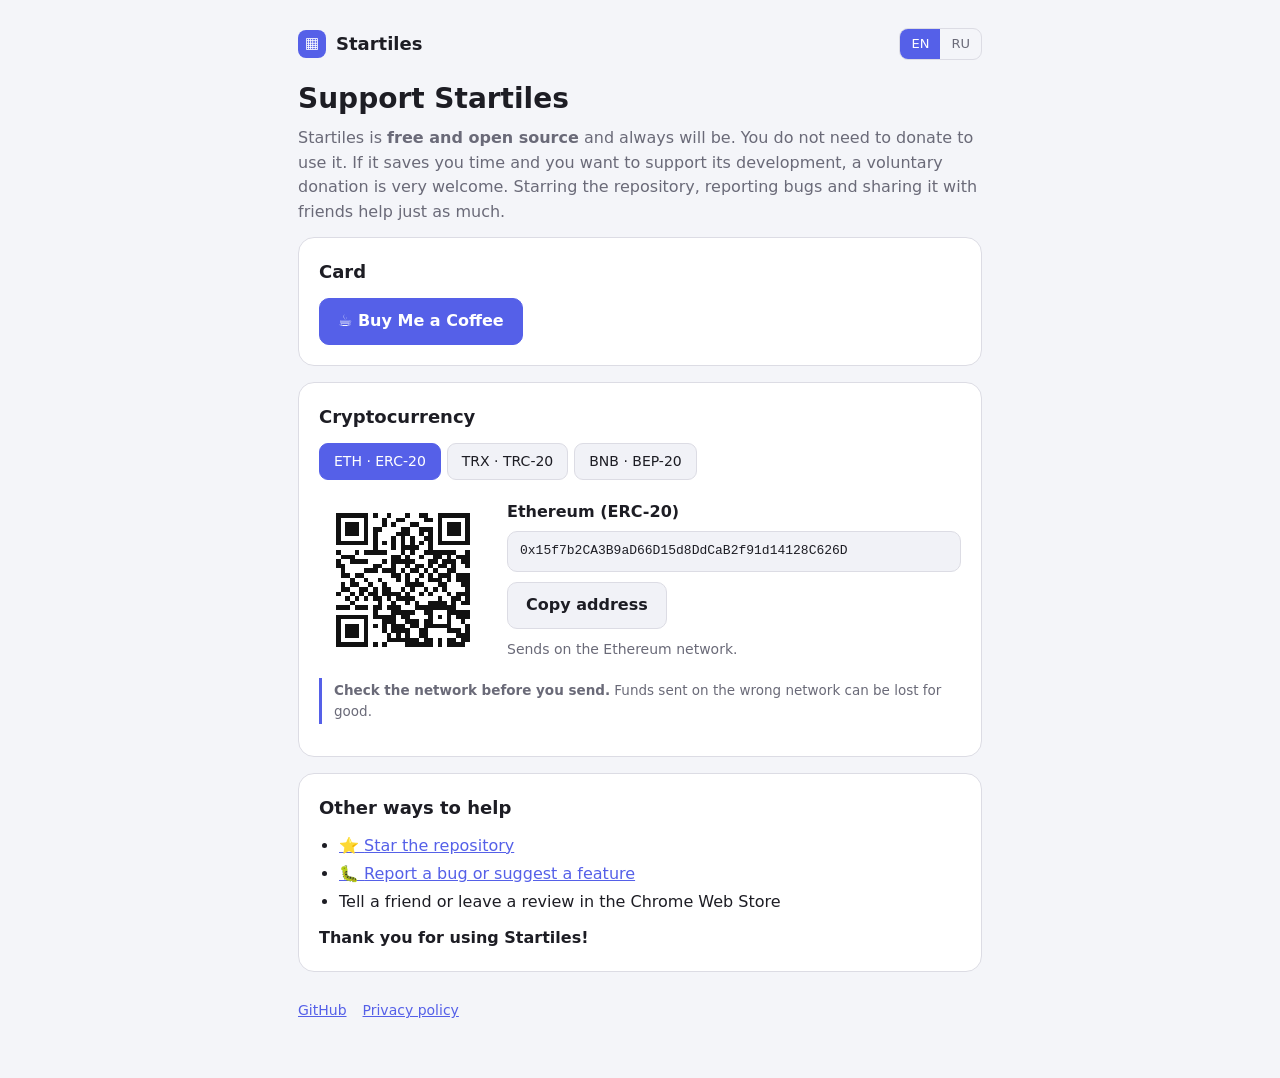
==== docs/donate/index.html @ d2f285ad "doc update" ====
<!doctype html>
<html lang="en" data-l="en"><head><meta charset="utf-8">
<meta name="viewport" content="width=device-width,initial-scale=1">
<title>Support Startiles</title><meta name="description" content="Support the development of Startiles, a free and open source Speed Dial new tab extension.">
<meta name="color-scheme" content="light dark"><style>
:root{--bg:#f4f5f9;--card:#fff;--fg:#1d1d24;--muted:#6a6a78;--line:#dcdce4;--accent:#5560e8;--on:#fff;--field:#f1f2f7}
@media (prefers-color-scheme:dark){:root{--bg:#17171c;--card:#222229;--fg:#ececf1;--muted:#9a9aa8;--line:#34343e;--accent:#7b83f5;--on:#fff;--field:#1b1b21}}
*{box-sizing:border-box}html{-webkit-text-size-adjust:100%}
body{margin:0;background:var(--bg);color:var(--fg);font:16px/1.55 system-ui,-apple-system,"Segoe UI",Roboto,sans-serif}
main{max-width:720px;margin:0 auto;padding:28px 18px 56px}
header{display:flex;align-items:center;justify-content:space-between;gap:12px;margin-bottom:22px}
.brand{font-weight:700;font-size:18px;color:var(--fg);text-decoration:none;display:flex;align-items:center;gap:10px}
.logo{width:28px;height:28px;border-radius:8px;background:var(--accent);display:grid;place-items:center;color:var(--on);font-size:15px}
.lang{display:flex;border:1px solid var(--line);border-radius:9px;overflow:hidden}
.lang button{border:0;background:none;color:var(--muted);padding:5px 11px;font:inherit;font-size:13px;cursor:pointer}
.lang button[aria-pressed=true]{background:var(--accent);color:var(--on)}
h1{font-size:28px;line-height:1.2;margin:0 0 10px}h2{font-size:18px;margin:0 0 12px}
p{margin:0 0 12px}.muted{color:var(--muted)}
.card{background:var(--card);border:1px solid var(--line);border-radius:16px;padding:20px;margin:0 0 16px}
.btns{display:flex;flex-wrap:wrap;gap:10px}
a.btn,button.btn{display:inline-flex;align-items:center;gap:8px;padding:10px 18px;border-radius:10px;border:1px solid var(--line);background:var(--field);color:var(--fg);text-decoration:none;font:inherit;font-weight:600;cursor:pointer}
a.btn.primary{background:var(--accent);border-color:var(--accent);color:var(--on)}
a.btn:hover,button.btn:hover{filter:brightness(1.08)}
.tabs{display:flex;gap:6px;margin:0 0 16px;flex-wrap:wrap}
.tabs button{border:1px solid var(--line);background:var(--field);color:var(--fg);border-radius:9px;padding:7px 14px;font:inherit;font-size:14px;cursor:pointer}
.tabs button[aria-selected=true]{background:var(--accent);border-color:var(--accent);color:var(--on)}
.net{display:none;grid-template-columns:168px 1fr;gap:20px;align-items:center}.net.on{display:grid}
.qr{width:168px;height:168px;background:#fff;color:#111;border-radius:12px;padding:8px}.qr svg{width:100%;height:100%;display:block}
code.addr{display:block;word-break:break-all;background:var(--field);border:1px solid var(--line);border-radius:10px;padding:10px 12px;font:13px/1.45 ui-monospace,SFMono-Regular,Menlo,Consolas,monospace;margin:6px 0 10px;user-select:all}
.warn{font-size:13.5px;color:var(--muted);border-left:3px solid var(--accent);padding:2px 0 2px 12px;margin-top:14px}
ul{padding-left:20px;margin:0 0 12px}li{margin:3px 0}
a{color:var(--accent)}
footer{margin-top:28px;font-size:14px;color:var(--muted);display:flex;gap:16px;flex-wrap:wrap}
html[data-l=ru] [lang=en],html[data-l=en] [lang=ru]{display:none!important}
@media (max-width:560px){.net.on{grid-template-columns:1fr;justify-items:center;text-align:left}.net .info{width:100%}h1{font-size:24px}}
</style></head><body><main>
<header><a class="brand" href="https://dimmoff.github.io/Startiles/"><span class="logo">&#9638;</span>Startiles</a>
<div class="lang" role="group" aria-label="Language"><button data-l="en" aria-pressed="true">EN</button><button data-l="ru" aria-pressed="false">RU</button></div></header>
<h1><span lang="en">Support Startiles</span><span lang="ru">Поддержать Startiles</span></h1>
<p class="muted"><span lang="en">Startiles is <b>free and open source</b> and always will be. You do not need to donate to use it. If it saves you time and you want to support its development, a voluntary donation is very welcome. Starring the repository, reporting bugs and sharing it with friends help just as much.</span>
<span lang="ru">Startiles <b>бесплатное и с открытым кодом</b>, и так будет всегда. Чтобы им пользоваться, донатить не нужно. Если расширение экономит вам время и вы хотите поддержать разработку, добровольный донат будет очень кстати. Звезда на GitHub, сообщения об ошибках и рассказ друзьям помогают не меньше.</span></p>
<section class="card"><h2><span lang="en">Card</span><span lang="ru">Банковская карта</span></h2>
<div class="btns"><a class="btn primary" href="https://buymeacoffee.com/dimmoff" target="_blank" rel="noopener">&#9749; Buy Me a Coffee</a></div></section>
<section class="card"><h2><span lang="en">Cryptocurrency</span><span lang="ru">Криптовалюта</span></h2>
<div class="tabs" role="tablist"><button role="tab" data-net="eth" aria-selected="true">ETH · ERC-20</button><button role="tab" data-net="trx" aria-selected="false">TRX · TRC-20</button><button role="tab" data-net="bep" aria-selected="false">BNB · BEP-20</button></div>
<div class="net on" id="net-eth" role="tabpanel">
<div class="qr"><svg viewBox="0 0 33 33" shape-rendering="crispEdges" role="img" aria-label="QR code"><path fill="currentColor" d="M2,2h1v1h-1zM3,2h1v1h-1zM4,2h1v1h-1zM5,2h1v1h-1zM6,2h1v1h-1zM7,2h1v1h-1zM8,2h1v1h-1zM10,2h1v1h-1zM13,2h1v1h-1zM17,2h1v1h-1zM20,2h1v1h-1zM21,2h1v1h-1zM24,2h1v1h-1zM25,2h1v1h-1zM26,2h1v1h-1zM27,2h1v1h-1zM28,2h1v1h-1zM29,2h1v1h-1zM30,2h1v1h-1zM2,3h1v1h-1zM8,3h1v1h-1zM12,3h1v1h-1zM15,3h1v1h-1zM16,3h1v1h-1zM21,3h1v1h-1zM22,3h1v1h-1zM24,3h1v1h-1zM30,3h1v1h-1zM2,4h1v1h-1zM4,4h1v1h-1zM5,4h1v1h-1zM6,4h1v1h-1zM8,4h1v1h-1zM12,4h1v1h-1zM14,4h1v1h-1zM18,4h1v1h-1zM19,4h1v1h-1zM24,4h1v1h-1zM26,4h1v1h-1zM27,4h1v1h-1zM28,4h1v1h-1zM30,4h1v1h-1zM2,5h1v1h-1zM4,5h1v1h-1zM5,5h1v1h-1zM6,5h1v1h-1zM8,5h1v1h-1zM10,5h1v1h-1zM11,5h1v1h-1zM16,5h1v1h-1zM17,5h1v1h-1zM20,5h1v1h-1zM21,5h1v1h-1zM22,5h1v1h-1zM24,5h1v1h-1zM26,5h1v1h-1zM27,5h1v1h-1zM28,5h1v1h-1zM30,5h1v1h-1zM2,6h1v1h-1zM4,6h1v1h-1zM5,6h1v1h-1zM6,6h1v1h-1zM8,6h1v1h-1zM10,6h1v1h-1zM15,6h1v1h-1zM16,6h1v1h-1zM17,6h1v1h-1zM20,6h1v1h-1zM22,6h1v1h-1zM24,6h1v1h-1zM26,6h1v1h-1zM27,6h1v1h-1zM28,6h1v1h-1zM30,6h1v1h-1zM2,7h1v1h-1zM8,7h1v1h-1zM10,7h1v1h-1zM14,7h1v1h-1zM16,7h1v1h-1zM18,7h1v1h-1zM21,7h1v1h-1zM22,7h1v1h-1zM24,7h1v1h-1zM30,7h1v1h-1zM2,8h1v1h-1zM3,8h1v1h-1zM4,8h1v1h-1zM5,8h1v1h-1zM6,8h1v1h-1zM7,8h1v1h-1zM8,8h1v1h-1zM10,8h1v1h-1zM12,8h1v1h-1zM14,8h1v1h-1zM16,8h1v1h-1zM18,8h1v1h-1zM20,8h1v1h-1zM22,8h1v1h-1zM24,8h1v1h-1zM25,8h1v1h-1zM26,8h1v1h-1zM27,8h1v1h-1zM28,8h1v1h-1zM29,8h1v1h-1zM30,8h1v1h-1zM10,9h1v1h-1zM14,9h1v1h-1zM16,9h1v1h-1zM17,9h1v1h-1zM18,9h1v1h-1zM19,9h1v1h-1zM22,9h1v1h-1zM2,10h1v1h-1zM6,10h1v1h-1zM8,10h1v1h-1zM9,10h1v1h-1zM10,10h1v1h-1zM11,10h1v1h-1zM12,10h1v1h-1zM16,10h1v1h-1zM18,10h1v1h-1zM21,10h1v1h-1zM22,10h1v1h-1zM23,10h1v1h-1zM24,10h1v1h-1zM25,10h1v1h-1zM26,10h1v1h-1zM27,10h1v1h-1zM30,10h1v1h-1zM3,11h1v1h-1zM4,11h1v1h-1zM5,11h1v1h-1zM14,11h1v1h-1zM15,11h1v1h-1zM17,11h1v1h-1zM20,11h1v1h-1zM23,11h1v1h-1zM24,11h1v1h-1zM26,11h1v1h-1zM28,11h1v1h-1zM29,11h1v1h-1zM30,11h1v1h-1zM2,12h1v1h-1zM5,12h1v1h-1zM6,12h1v1h-1zM7,12h1v1h-1zM8,12h1v1h-1zM12,12h1v1h-1zM14,12h1v1h-1zM15,12h1v1h-1zM16,12h1v1h-1zM17,12h1v1h-1zM18,12h1v1h-1zM22,12h1v1h-1zM23,12h1v1h-1zM25,12h1v1h-1zM26,12h1v1h-1zM27,12h1v1h-1zM29,12h1v1h-1zM30,12h1v1h-1zM2,13h1v1h-1zM3,13h1v1h-1zM10,13h1v1h-1zM11,13h1v1h-1zM14,13h1v1h-1zM17,13h1v1h-1zM19,13h1v1h-1zM20,13h1v1h-1zM22,13h1v1h-1zM24,13h1v1h-1zM25,13h1v1h-1zM27,13h1v1h-1zM30,13h1v1h-1zM3,14h1v1h-1zM8,14h1v1h-1zM9,14h1v1h-1zM10,14h1v1h-1zM12,14h1v1h-1zM13,14h1v1h-1zM14,14h1v1h-1zM16,14h1v1h-1zM18,14h1v1h-1zM19,14h1v1h-1zM21,14h1v1h-1zM23,14h1v1h-1zM26,14h1v1h-1zM27,14h1v1h-1zM3,15h1v1h-1zM4,15h1v1h-1zM6,15h1v1h-1zM7,15h1v1h-1zM14,15h1v1h-1zM15,15h1v1h-1zM17,15h1v1h-1zM20,15h1v1h-1zM22,15h1v1h-1zM24,15h1v1h-1zM25,15h1v1h-1zM26,15h1v1h-1zM28,15h1v1h-1zM29,15h1v1h-1zM30,15h1v1h-1zM5,16h1v1h-1zM8,16h1v1h-1zM11,16h1v1h-1zM15,16h1v1h-1zM17,16h1v1h-1zM19,16h1v1h-1zM22,16h1v1h-1zM23,16h1v1h-1zM24,16h1v1h-1zM26,16h1v1h-1zM28,16h1v1h-1zM29,16h1v1h-1zM30,16h1v1h-1zM3,17h1v1h-1zM5,17h1v1h-1zM6,17h1v1h-1zM9,17h1v1h-1zM12,17h1v1h-1zM17,17h1v1h-1zM18,17h1v1h-1zM19,17h1v1h-1zM20,17h1v1h-1zM24,17h1v1h-1zM25,17h1v1h-1zM29,17h1v1h-1zM30,17h1v1h-1zM3,18h1v1h-1zM4,18h1v1h-1zM7,18h1v1h-1zM8,18h1v1h-1zM10,18h1v1h-1zM12,18h1v1h-1zM13,18h1v1h-1zM16,18h1v1h-1zM18,18h1v1h-1zM21,18h1v1h-1zM23,18h1v1h-1zM25,18h1v1h-1zM30,18h1v1h-1zM2,19h1v1h-1zM5,19h1v1h-1zM7,19h1v1h-1zM9,19h1v1h-1zM10,19h1v1h-1zM12,19h1v1h-1zM13,19h1v1h-1zM14,19h1v1h-1zM15,19h1v1h-1zM17,19h1v1h-1zM20,19h1v1h-1zM22,19h1v1h-1zM26,19h1v1h-1zM28,19h1v1h-1zM29,19h1v1h-1zM30,19h1v1h-1zM4,20h1v1h-1zM6,20h1v1h-1zM8,20h1v1h-1zM10,20h1v1h-1zM11,20h1v1h-1zM13,20h1v1h-1zM15,20h1v1h-1zM16,20h1v1h-1zM17,20h1v1h-1zM18,20h1v1h-1zM24,20h1v1h-1zM27,20h1v1h-1zM28,20h1v1h-1zM30,20h1v1h-1zM5,21h1v1h-1zM11,21h1v1h-1zM14,21h1v1h-1zM17,21h1v1h-1zM19,21h1v1h-1zM22,21h1v1h-1zM23,21h1v1h-1zM24,21h1v1h-1zM25,21h1v1h-1zM27,21h1v1h-1zM29,21h1v1h-1zM30,21h1v1h-1zM2,22h1v1h-1zM3,22h1v1h-1zM4,22h1v1h-1zM6,22h1v1h-1zM7,22h1v1h-1zM8,22h1v1h-1zM10,22h1v1h-1zM11,22h1v1h-1zM13,22h1v1h-1zM14,22h1v1h-1zM15,22h1v1h-1zM19,22h1v1h-1zM20,22h1v1h-1zM21,22h1v1h-1zM22,22h1v1h-1zM23,22h1v1h-1zM24,22h1v1h-1zM25,22h1v1h-1zM26,22h1v1h-1zM27,22h1v1h-1zM10,23h1v1h-1zM14,23h1v1h-1zM15,23h1v1h-1zM16,23h1v1h-1zM17,23h1v1h-1zM18,23h1v1h-1zM21,23h1v1h-1zM22,23h1v1h-1zM26,23h1v1h-1zM27,23h1v1h-1zM28,23h1v1h-1zM29,23h1v1h-1zM30,23h1v1h-1zM2,24h1v1h-1zM3,24h1v1h-1zM4,24h1v1h-1zM5,24h1v1h-1zM6,24h1v1h-1zM7,24h1v1h-1zM8,24h1v1h-1zM10,24h1v1h-1zM11,24h1v1h-1zM12,24h1v1h-1zM13,24h1v1h-1zM14,24h1v1h-1zM16,24h1v1h-1zM17,24h1v1h-1zM22,24h1v1h-1zM24,24h1v1h-1zM26,24h1v1h-1zM28,24h1v1h-1zM29,24h1v1h-1zM30,24h1v1h-1zM2,25h1v1h-1zM8,25h1v1h-1zM12,25h1v1h-1zM13,25h1v1h-1zM14,25h1v1h-1zM17,25h1v1h-1zM18,25h1v1h-1zM19,25h1v1h-1zM21,25h1v1h-1zM22,25h1v1h-1zM26,25h1v1h-1zM29,25h1v1h-1zM2,26h1v1h-1zM4,26h1v1h-1zM5,26h1v1h-1zM6,26h1v1h-1zM8,26h1v1h-1zM10,26h1v1h-1zM12,26h1v1h-1zM14,26h1v1h-1zM15,26h1v1h-1zM16,26h1v1h-1zM18,26h1v1h-1zM19,26h1v1h-1zM21,26h1v1h-1zM22,26h1v1h-1zM23,26h1v1h-1zM24,26h1v1h-1zM25,26h1v1h-1zM26,26h1v1h-1zM30,26h1v1h-1zM2,27h1v1h-1zM4,27h1v1h-1zM5,27h1v1h-1zM6,27h1v1h-1zM8,27h1v1h-1zM12,27h1v1h-1zM14,27h1v1h-1zM15,27h1v1h-1zM16,27h1v1h-1zM17,27h1v1h-1zM20,27h1v1h-1zM21,27h1v1h-1zM26,27h1v1h-1zM27,27h1v1h-1zM28,27h1v1h-1zM30,27h1v1h-1zM2,28h1v1h-1zM4,28h1v1h-1zM5,28h1v1h-1zM6,28h1v1h-1zM8,28h1v1h-1zM13,28h1v1h-1zM15,28h1v1h-1zM17,28h1v1h-1zM20,28h1v1h-1zM21,28h1v1h-1zM28,28h1v1h-1zM29,28h1v1h-1zM30,28h1v1h-1zM2,29h1v1h-1zM8,29h1v1h-1zM13,29h1v1h-1zM14,29h1v1h-1zM15,29h1v1h-1zM16,29h1v1h-1zM17,29h1v1h-1zM18,29h1v1h-1zM19,29h1v1h-1zM21,29h1v1h-1zM22,29h1v1h-1zM24,29h1v1h-1zM26,29h1v1h-1zM27,29h1v1h-1zM29,29h1v1h-1zM30,29h1v1h-1zM2,30h1v1h-1zM3,30h1v1h-1zM4,30h1v1h-1zM5,30h1v1h-1zM6,30h1v1h-1zM7,30h1v1h-1zM8,30h1v1h-1zM10,30h1v1h-1zM12,30h1v1h-1zM17,30h1v1h-1zM18,30h1v1h-1zM19,30h1v1h-1zM20,30h1v1h-1zM21,30h1v1h-1zM22,30h1v1h-1zM24,30h1v1h-1zM26,30h1v1h-1zM27,30h1v1h-1zM28,30h1v1h-1zM29,30h1v1h-1z"/></svg></div><div class="info">
<strong>Ethereum (ERC-20)</strong>
<code class="addr" id="addr-eth">0x15f7b2CA3B9aD66D15d8DdCaB2f91d14128C626D</code>
<button class="btn" data-copy="addr-eth"><span lang="en">Copy address</span><span lang="ru">Скопировать адрес</span></button>
<p class="muted" style="margin:10px 0 0;font-size:14px"><span lang="en">Sends on the Ethereum network.</span><span lang="ru">Отправка в сети Ethereum.</span></p></div></div>
<div class="net" id="net-trx" role="tabpanel">
<div class="qr"><svg viewBox="0 0 33 33" shape-rendering="crispEdges" role="img" aria-label="QR code"><path fill="currentColor" d="M2,2h1v1h-1zM3,2h1v1h-1zM4,2h1v1h-1zM5,2h1v1h-1zM6,2h1v1h-1zM7,2h1v1h-1zM8,2h1v1h-1zM10,2h1v1h-1zM11,2h1v1h-1zM13,2h1v1h-1zM14,2h1v1h-1zM20,2h1v1h-1zM21,2h1v1h-1zM24,2h1v1h-1zM25,2h1v1h-1zM26,2h1v1h-1zM27,2h1v1h-1zM28,2h1v1h-1zM29,2h1v1h-1zM30,2h1v1h-1zM2,3h1v1h-1zM8,3h1v1h-1zM12,3h1v1h-1zM13,3h1v1h-1zM18,3h1v1h-1zM19,3h1v1h-1zM20,3h1v1h-1zM21,3h1v1h-1zM22,3h1v1h-1zM24,3h1v1h-1zM30,3h1v1h-1zM2,4h1v1h-1zM4,4h1v1h-1zM5,4h1v1h-1zM6,4h1v1h-1zM8,4h1v1h-1zM12,4h1v1h-1zM13,4h1v1h-1zM15,4h1v1h-1zM17,4h1v1h-1zM18,4h1v1h-1zM19,4h1v1h-1zM20,4h1v1h-1zM22,4h1v1h-1zM24,4h1v1h-1zM26,4h1v1h-1zM27,4h1v1h-1zM28,4h1v1h-1zM30,4h1v1h-1zM2,5h1v1h-1zM4,5h1v1h-1zM5,5h1v1h-1zM6,5h1v1h-1zM8,5h1v1h-1zM10,5h1v1h-1zM12,5h1v1h-1zM13,5h1v1h-1zM16,5h1v1h-1zM17,5h1v1h-1zM18,5h1v1h-1zM20,5h1v1h-1zM22,5h1v1h-1zM24,5h1v1h-1zM26,5h1v1h-1zM27,5h1v1h-1zM28,5h1v1h-1zM30,5h1v1h-1zM2,6h1v1h-1zM4,6h1v1h-1zM5,6h1v1h-1zM6,6h1v1h-1zM8,6h1v1h-1zM10,6h1v1h-1zM11,6h1v1h-1zM13,6h1v1h-1zM15,6h1v1h-1zM16,6h1v1h-1zM18,6h1v1h-1zM22,6h1v1h-1zM24,6h1v1h-1zM26,6h1v1h-1zM27,6h1v1h-1zM28,6h1v1h-1zM30,6h1v1h-1zM2,7h1v1h-1zM8,7h1v1h-1zM10,7h1v1h-1zM11,7h1v1h-1zM12,7h1v1h-1zM13,7h1v1h-1zM14,7h1v1h-1zM15,7h1v1h-1zM16,7h1v1h-1zM17,7h1v1h-1zM21,7h1v1h-1zM22,7h1v1h-1zM24,7h1v1h-1zM30,7h1v1h-1zM2,8h1v1h-1zM3,8h1v1h-1zM4,8h1v1h-1zM5,8h1v1h-1zM6,8h1v1h-1zM7,8h1v1h-1zM8,8h1v1h-1zM10,8h1v1h-1zM12,8h1v1h-1zM14,8h1v1h-1zM16,8h1v1h-1zM18,8h1v1h-1zM20,8h1v1h-1zM22,8h1v1h-1zM24,8h1v1h-1zM25,8h1v1h-1zM26,8h1v1h-1zM27,8h1v1h-1zM28,8h1v1h-1zM29,8h1v1h-1zM30,8h1v1h-1zM10,9h1v1h-1zM11,9h1v1h-1zM12,9h1v1h-1zM13,9h1v1h-1zM16,9h1v1h-1zM19,9h1v1h-1zM20,9h1v1h-1zM2,10h1v1h-1zM6,10h1v1h-1zM8,10h1v1h-1zM9,10h1v1h-1zM10,10h1v1h-1zM12,10h1v1h-1zM15,10h1v1h-1zM16,10h1v1h-1zM17,10h1v1h-1zM22,10h1v1h-1zM23,10h1v1h-1zM24,10h1v1h-1zM25,10h1v1h-1zM26,10h1v1h-1zM27,10h1v1h-1zM30,10h1v1h-1zM2,11h1v1h-1zM3,11h1v1h-1zM5,11h1v1h-1zM6,11h1v1h-1zM9,11h1v1h-1zM10,11h1v1h-1zM21,11h1v1h-1zM23,11h1v1h-1zM25,11h1v1h-1zM26,11h1v1h-1zM27,11h1v1h-1zM28,11h1v1h-1zM29,11h1v1h-1zM2,12h1v1h-1zM5,12h1v1h-1zM6,12h1v1h-1zM8,12h1v1h-1zM9,12h1v1h-1zM10,12h1v1h-1zM11,12h1v1h-1zM12,12h1v1h-1zM15,12h1v1h-1zM16,12h1v1h-1zM17,12h1v1h-1zM18,12h1v1h-1zM19,12h1v1h-1zM22,12h1v1h-1zM24,12h1v1h-1zM30,12h1v1h-1zM2,13h1v1h-1zM7,13h1v1h-1zM9,13h1v1h-1zM13,13h1v1h-1zM14,13h1v1h-1zM15,13h1v1h-1zM18,13h1v1h-1zM19,13h1v1h-1zM20,13h1v1h-1zM22,13h1v1h-1zM23,13h1v1h-1zM24,13h1v1h-1zM27,13h1v1h-1zM29,13h1v1h-1zM30,13h1v1h-1zM4,14h1v1h-1zM5,14h1v1h-1zM8,14h1v1h-1zM9,14h1v1h-1zM11,14h1v1h-1zM14,14h1v1h-1zM15,14h1v1h-1zM17,14h1v1h-1zM19,14h1v1h-1zM22,14h1v1h-1zM23,14h1v1h-1zM27,14h1v1h-1zM2,15h1v1h-1zM4,15h1v1h-1zM5,15h1v1h-1zM6,15h1v1h-1zM9,15h1v1h-1zM12,15h1v1h-1zM14,15h1v1h-1zM15,15h1v1h-1zM16,15h1v1h-1zM17,15h1v1h-1zM18,15h1v1h-1zM19,15h1v1h-1zM20,15h1v1h-1zM25,15h1v1h-1zM26,15h1v1h-1zM28,15h1v1h-1zM29,15h1v1h-1zM30,15h1v1h-1zM3,16h1v1h-1zM6,16h1v1h-1zM7,16h1v1h-1zM8,16h1v1h-1zM10,16h1v1h-1zM13,16h1v1h-1zM17,16h1v1h-1zM22,16h1v1h-1zM23,16h1v1h-1zM25,16h1v1h-1zM26,16h1v1h-1zM27,16h1v1h-1zM30,16h1v1h-1zM2,17h1v1h-1zM3,17h1v1h-1zM5,17h1v1h-1zM9,17h1v1h-1zM12,17h1v1h-1zM13,17h1v1h-1zM16,17h1v1h-1zM17,17h1v1h-1zM18,17h1v1h-1zM19,17h1v1h-1zM21,17h1v1h-1zM22,17h1v1h-1zM25,17h1v1h-1zM27,17h1v1h-1zM30,17h1v1h-1zM2,18h1v1h-1zM4,18h1v1h-1zM8,18h1v1h-1zM10,18h1v1h-1zM11,18h1v1h-1zM14,18h1v1h-1zM15,18h1v1h-1zM16,18h1v1h-1zM19,18h1v1h-1zM21,18h1v1h-1zM22,18h1v1h-1zM29,18h1v1h-1zM2,19h1v1h-1zM5,19h1v1h-1zM7,19h1v1h-1zM11,19h1v1h-1zM12,19h1v1h-1zM18,19h1v1h-1zM23,19h1v1h-1zM24,19h1v1h-1zM25,19h1v1h-1zM26,19h1v1h-1zM27,19h1v1h-1zM6,20h1v1h-1zM7,20h1v1h-1zM8,20h1v1h-1zM9,20h1v1h-1zM13,20h1v1h-1zM15,20h1v1h-1zM16,20h1v1h-1zM17,20h1v1h-1zM18,20h1v1h-1zM20,20h1v1h-1zM22,20h1v1h-1zM23,20h1v1h-1zM24,20h1v1h-1zM25,20h1v1h-1zM27,20h1v1h-1zM30,20h1v1h-1zM5,21h1v1h-1zM7,21h1v1h-1zM9,21h1v1h-1zM10,21h1v1h-1zM11,21h1v1h-1zM12,21h1v1h-1zM13,21h1v1h-1zM14,21h1v1h-1zM15,21h1v1h-1zM17,21h1v1h-1zM18,21h1v1h-1zM19,21h1v1h-1zM20,21h1v1h-1zM22,21h1v1h-1zM24,21h1v1h-1zM25,21h1v1h-1zM26,21h1v1h-1zM29,21h1v1h-1zM30,21h1v1h-1zM2,22h1v1h-1zM3,22h1v1h-1zM8,22h1v1h-1zM9,22h1v1h-1zM10,22h1v1h-1zM11,22h1v1h-1zM12,22h1v1h-1zM13,22h1v1h-1zM14,22h1v1h-1zM15,22h1v1h-1zM17,22h1v1h-1zM22,22h1v1h-1zM23,22h1v1h-1zM24,22h1v1h-1zM25,22h1v1h-1zM26,22h1v1h-1zM29,22h1v1h-1zM10,23h1v1h-1zM15,23h1v1h-1zM16,23h1v1h-1zM17,23h1v1h-1zM18,23h1v1h-1zM20,23h1v1h-1zM21,23h1v1h-1zM22,23h1v1h-1zM26,23h1v1h-1zM27,23h1v1h-1zM28,23h1v1h-1zM29,23h1v1h-1zM2,24h1v1h-1zM3,24h1v1h-1zM4,24h1v1h-1zM5,24h1v1h-1zM6,24h1v1h-1zM7,24h1v1h-1zM8,24h1v1h-1zM10,24h1v1h-1zM12,24h1v1h-1zM14,24h1v1h-1zM17,24h1v1h-1zM20,24h1v1h-1zM22,24h1v1h-1zM24,24h1v1h-1zM26,24h1v1h-1zM27,24h1v1h-1zM28,24h1v1h-1zM30,24h1v1h-1zM2,25h1v1h-1zM8,25h1v1h-1zM11,25h1v1h-1zM13,25h1v1h-1zM16,25h1v1h-1zM17,25h1v1h-1zM18,25h1v1h-1zM19,25h1v1h-1zM20,25h1v1h-1zM21,25h1v1h-1zM22,25h1v1h-1zM26,25h1v1h-1zM27,25h1v1h-1zM29,25h1v1h-1zM2,26h1v1h-1zM4,26h1v1h-1zM5,26h1v1h-1zM6,26h1v1h-1zM8,26h1v1h-1zM10,26h1v1h-1zM11,26h1v1h-1zM12,26h1v1h-1zM14,26h1v1h-1zM15,26h1v1h-1zM16,26h1v1h-1zM18,26h1v1h-1zM19,26h1v1h-1zM21,26h1v1h-1zM22,26h1v1h-1zM23,26h1v1h-1zM24,26h1v1h-1zM25,26h1v1h-1zM26,26h1v1h-1zM28,26h1v1h-1zM2,27h1v1h-1zM4,27h1v1h-1zM5,27h1v1h-1zM6,27h1v1h-1zM8,27h1v1h-1zM12,27h1v1h-1zM14,27h1v1h-1zM18,27h1v1h-1zM19,27h1v1h-1zM20,27h1v1h-1zM22,27h1v1h-1zM23,27h1v1h-1zM25,27h1v1h-1zM26,27h1v1h-1zM28,27h1v1h-1zM30,27h1v1h-1zM2,28h1v1h-1zM4,28h1v1h-1zM5,28h1v1h-1zM6,28h1v1h-1zM8,28h1v1h-1zM15,28h1v1h-1zM16,28h1v1h-1zM17,28h1v1h-1zM20,28h1v1h-1zM21,28h1v1h-1zM23,28h1v1h-1zM24,28h1v1h-1zM29,28h1v1h-1zM30,28h1v1h-1zM2,29h1v1h-1zM8,29h1v1h-1zM12,29h1v1h-1zM13,29h1v1h-1zM19,29h1v1h-1zM21,29h1v1h-1zM24,29h1v1h-1zM26,29h1v1h-1zM27,29h1v1h-1zM29,29h1v1h-1zM30,29h1v1h-1zM2,30h1v1h-1zM3,30h1v1h-1zM4,30h1v1h-1zM5,30h1v1h-1zM6,30h1v1h-1zM7,30h1v1h-1zM8,30h1v1h-1zM10,30h1v1h-1zM11,30h1v1h-1zM15,30h1v1h-1zM16,30h1v1h-1zM18,30h1v1h-1zM19,30h1v1h-1zM20,30h1v1h-1zM22,30h1v1h-1zM24,30h1v1h-1zM27,30h1v1h-1zM28,30h1v1h-1zM29,30h1v1h-1z"/></svg></div><div class="info">
<strong>Tron (TRC-20)</strong>
<code class="addr" id="addr-trx">TEpPey3TKXbeTK1FUMgmH4CuQjwGn7QhAj</code>
<button class="btn" data-copy="addr-trx"><span lang="en">Copy address</span><span lang="ru">Скопировать адрес</span></button>
<p class="muted" style="margin:10px 0 0;font-size:14px"><span lang="en">Sends on the Tron network.</span><span lang="ru">Отправка в сети Tron.</span></p></div></div>
<div class="net" id="net-bep" role="tabpanel">
<div class="qr"><svg viewBox="0 0 33 33" shape-rendering="crispEdges" role="img" aria-label="QR code"><path fill="currentColor" d="M2,2h1v1h-1zM3,2h1v1h-1zM4,2h1v1h-1zM5,2h1v1h-1zM6,2h1v1h-1zM7,2h1v1h-1zM8,2h1v1h-1zM10,2h1v1h-1zM13,2h1v1h-1zM17,2h1v1h-1zM20,2h1v1h-1zM21,2h1v1h-1zM24,2h1v1h-1zM25,2h1v1h-1zM26,2h1v1h-1zM27,2h1v1h-1zM28,2h1v1h-1zM29,2h1v1h-1zM30,2h1v1h-1zM2,3h1v1h-1zM8,3h1v1h-1zM12,3h1v1h-1zM15,3h1v1h-1zM16,3h1v1h-1zM21,3h1v1h-1zM22,3h1v1h-1zM24,3h1v1h-1zM30,3h1v1h-1zM2,4h1v1h-1zM4,4h1v1h-1zM5,4h1v1h-1zM6,4h1v1h-1zM8,4h1v1h-1zM12,4h1v1h-1zM14,4h1v1h-1zM18,4h1v1h-1zM19,4h1v1h-1zM24,4h1v1h-1zM26,4h1v1h-1zM27,4h1v1h-1zM28,4h1v1h-1zM30,4h1v1h-1zM2,5h1v1h-1zM4,5h1v1h-1zM5,5h1v1h-1zM6,5h1v1h-1zM8,5h1v1h-1zM10,5h1v1h-1zM11,5h1v1h-1zM16,5h1v1h-1zM17,5h1v1h-1zM20,5h1v1h-1zM21,5h1v1h-1zM22,5h1v1h-1zM24,5h1v1h-1zM26,5h1v1h-1zM27,5h1v1h-1zM28,5h1v1h-1zM30,5h1v1h-1zM2,6h1v1h-1zM4,6h1v1h-1zM5,6h1v1h-1zM6,6h1v1h-1zM8,6h1v1h-1zM10,6h1v1h-1zM15,6h1v1h-1zM16,6h1v1h-1zM17,6h1v1h-1zM20,6h1v1h-1zM22,6h1v1h-1zM24,6h1v1h-1zM26,6h1v1h-1zM27,6h1v1h-1zM28,6h1v1h-1zM30,6h1v1h-1zM2,7h1v1h-1zM8,7h1v1h-1zM10,7h1v1h-1zM14,7h1v1h-1zM16,7h1v1h-1zM18,7h1v1h-1zM21,7h1v1h-1zM22,7h1v1h-1zM24,7h1v1h-1zM30,7h1v1h-1zM2,8h1v1h-1zM3,8h1v1h-1zM4,8h1v1h-1zM5,8h1v1h-1zM6,8h1v1h-1zM7,8h1v1h-1zM8,8h1v1h-1zM10,8h1v1h-1zM12,8h1v1h-1zM14,8h1v1h-1zM16,8h1v1h-1zM18,8h1v1h-1zM20,8h1v1h-1zM22,8h1v1h-1zM24,8h1v1h-1zM25,8h1v1h-1zM26,8h1v1h-1zM27,8h1v1h-1zM28,8h1v1h-1zM29,8h1v1h-1zM30,8h1v1h-1zM10,9h1v1h-1zM14,9h1v1h-1zM16,9h1v1h-1zM17,9h1v1h-1zM18,9h1v1h-1zM19,9h1v1h-1zM22,9h1v1h-1zM2,10h1v1h-1zM6,10h1v1h-1zM8,10h1v1h-1zM9,10h1v1h-1zM10,10h1v1h-1zM11,10h1v1h-1zM12,10h1v1h-1zM16,10h1v1h-1zM18,10h1v1h-1zM21,10h1v1h-1zM22,10h1v1h-1zM23,10h1v1h-1zM24,10h1v1h-1zM25,10h1v1h-1zM26,10h1v1h-1zM27,10h1v1h-1zM30,10h1v1h-1zM3,11h1v1h-1zM4,11h1v1h-1zM5,11h1v1h-1zM14,11h1v1h-1zM15,11h1v1h-1zM17,11h1v1h-1zM20,11h1v1h-1zM23,11h1v1h-1zM24,11h1v1h-1zM26,11h1v1h-1zM28,11h1v1h-1zM29,11h1v1h-1zM30,11h1v1h-1zM2,12h1v1h-1zM5,12h1v1h-1zM6,12h1v1h-1zM7,12h1v1h-1zM8,12h1v1h-1zM12,12h1v1h-1zM14,12h1v1h-1zM15,12h1v1h-1zM16,12h1v1h-1zM17,12h1v1h-1zM18,12h1v1h-1zM22,12h1v1h-1zM23,12h1v1h-1zM25,12h1v1h-1zM26,12h1v1h-1zM27,12h1v1h-1zM29,12h1v1h-1zM30,12h1v1h-1zM2,13h1v1h-1zM3,13h1v1h-1zM10,13h1v1h-1zM11,13h1v1h-1zM14,13h1v1h-1zM17,13h1v1h-1zM19,13h1v1h-1zM20,13h1v1h-1zM22,13h1v1h-1zM24,13h1v1h-1zM25,13h1v1h-1zM27,13h1v1h-1zM30,13h1v1h-1zM3,14h1v1h-1zM8,14h1v1h-1zM9,14h1v1h-1zM10,14h1v1h-1zM12,14h1v1h-1zM13,14h1v1h-1zM14,14h1v1h-1zM16,14h1v1h-1zM18,14h1v1h-1zM19,14h1v1h-1zM21,14h1v1h-1zM23,14h1v1h-1zM26,14h1v1h-1zM27,14h1v1h-1zM3,15h1v1h-1zM4,15h1v1h-1zM6,15h1v1h-1zM7,15h1v1h-1zM14,15h1v1h-1zM15,15h1v1h-1zM17,15h1v1h-1zM20,15h1v1h-1zM22,15h1v1h-1zM24,15h1v1h-1zM25,15h1v1h-1zM26,15h1v1h-1zM28,15h1v1h-1zM29,15h1v1h-1zM30,15h1v1h-1zM5,16h1v1h-1zM8,16h1v1h-1zM11,16h1v1h-1zM15,16h1v1h-1zM17,16h1v1h-1zM19,16h1v1h-1zM22,16h1v1h-1zM23,16h1v1h-1zM24,16h1v1h-1zM26,16h1v1h-1zM28,16h1v1h-1zM29,16h1v1h-1zM30,16h1v1h-1zM3,17h1v1h-1zM5,17h1v1h-1zM6,17h1v1h-1zM9,17h1v1h-1zM12,17h1v1h-1zM17,17h1v1h-1zM18,17h1v1h-1zM19,17h1v1h-1zM20,17h1v1h-1zM24,17h1v1h-1zM25,17h1v1h-1zM29,17h1v1h-1zM30,17h1v1h-1zM3,18h1v1h-1zM4,18h1v1h-1zM7,18h1v1h-1zM8,18h1v1h-1zM10,18h1v1h-1zM12,18h1v1h-1zM13,18h1v1h-1zM16,18h1v1h-1zM18,18h1v1h-1zM21,18h1v1h-1zM23,18h1v1h-1zM25,18h1v1h-1zM30,18h1v1h-1zM2,19h1v1h-1zM5,19h1v1h-1zM7,19h1v1h-1zM9,19h1v1h-1zM10,19h1v1h-1zM12,19h1v1h-1zM13,19h1v1h-1zM14,19h1v1h-1zM15,19h1v1h-1zM17,19h1v1h-1zM20,19h1v1h-1zM22,19h1v1h-1zM26,19h1v1h-1zM28,19h1v1h-1zM29,19h1v1h-1zM30,19h1v1h-1zM4,20h1v1h-1zM6,20h1v1h-1zM8,20h1v1h-1zM10,20h1v1h-1zM11,20h1v1h-1zM13,20h1v1h-1zM15,20h1v1h-1zM16,20h1v1h-1zM17,20h1v1h-1zM18,20h1v1h-1zM24,20h1v1h-1zM27,20h1v1h-1zM28,20h1v1h-1zM30,20h1v1h-1zM5,21h1v1h-1zM11,21h1v1h-1zM14,21h1v1h-1zM17,21h1v1h-1zM19,21h1v1h-1zM22,21h1v1h-1zM23,21h1v1h-1zM24,21h1v1h-1zM25,21h1v1h-1zM27,21h1v1h-1zM29,21h1v1h-1zM30,21h1v1h-1zM2,22h1v1h-1zM3,22h1v1h-1zM4,22h1v1h-1zM6,22h1v1h-1zM7,22h1v1h-1zM8,22h1v1h-1zM10,22h1v1h-1zM11,22h1v1h-1zM13,22h1v1h-1zM14,22h1v1h-1zM15,22h1v1h-1zM19,22h1v1h-1zM20,22h1v1h-1zM21,22h1v1h-1zM22,22h1v1h-1zM23,22h1v1h-1zM24,22h1v1h-1zM25,22h1v1h-1zM26,22h1v1h-1zM27,22h1v1h-1zM10,23h1v1h-1zM14,23h1v1h-1zM15,23h1v1h-1zM16,23h1v1h-1zM17,23h1v1h-1zM18,23h1v1h-1zM21,23h1v1h-1zM22,23h1v1h-1zM26,23h1v1h-1zM27,23h1v1h-1zM28,23h1v1h-1zM29,23h1v1h-1zM30,23h1v1h-1zM2,24h1v1h-1zM3,24h1v1h-1zM4,24h1v1h-1zM5,24h1v1h-1zM6,24h1v1h-1zM7,24h1v1h-1zM8,24h1v1h-1zM10,24h1v1h-1zM11,24h1v1h-1zM12,24h1v1h-1zM13,24h1v1h-1zM14,24h1v1h-1zM16,24h1v1h-1zM17,24h1v1h-1zM22,24h1v1h-1zM24,24h1v1h-1zM26,24h1v1h-1zM28,24h1v1h-1zM29,24h1v1h-1zM30,24h1v1h-1zM2,25h1v1h-1zM8,25h1v1h-1zM12,25h1v1h-1zM13,25h1v1h-1zM14,25h1v1h-1zM17,25h1v1h-1zM18,25h1v1h-1zM19,25h1v1h-1zM21,25h1v1h-1zM22,25h1v1h-1zM26,25h1v1h-1zM29,25h1v1h-1zM2,26h1v1h-1zM4,26h1v1h-1zM5,26h1v1h-1zM6,26h1v1h-1zM8,26h1v1h-1zM10,26h1v1h-1zM12,26h1v1h-1zM14,26h1v1h-1zM15,26h1v1h-1zM16,26h1v1h-1zM18,26h1v1h-1zM19,26h1v1h-1zM21,26h1v1h-1zM22,26h1v1h-1zM23,26h1v1h-1zM24,26h1v1h-1zM25,26h1v1h-1zM26,26h1v1h-1zM30,26h1v1h-1zM2,27h1v1h-1zM4,27h1v1h-1zM5,27h1v1h-1zM6,27h1v1h-1zM8,27h1v1h-1zM12,27h1v1h-1zM14,27h1v1h-1zM15,27h1v1h-1zM16,27h1v1h-1zM17,27h1v1h-1zM20,27h1v1h-1zM21,27h1v1h-1zM26,27h1v1h-1zM27,27h1v1h-1zM28,27h1v1h-1zM30,27h1v1h-1zM2,28h1v1h-1zM4,28h1v1h-1zM5,28h1v1h-1zM6,28h1v1h-1zM8,28h1v1h-1zM13,28h1v1h-1zM15,28h1v1h-1zM17,28h1v1h-1zM20,28h1v1h-1zM21,28h1v1h-1zM28,28h1v1h-1zM29,28h1v1h-1zM30,28h1v1h-1zM2,29h1v1h-1zM8,29h1v1h-1zM13,29h1v1h-1zM14,29h1v1h-1zM15,29h1v1h-1zM16,29h1v1h-1zM17,29h1v1h-1zM18,29h1v1h-1zM19,29h1v1h-1zM21,29h1v1h-1zM22,29h1v1h-1zM24,29h1v1h-1zM26,29h1v1h-1zM27,29h1v1h-1zM29,29h1v1h-1zM30,29h1v1h-1zM2,30h1v1h-1zM3,30h1v1h-1zM4,30h1v1h-1zM5,30h1v1h-1zM6,30h1v1h-1zM7,30h1v1h-1zM8,30h1v1h-1zM10,30h1v1h-1zM12,30h1v1h-1zM17,30h1v1h-1zM18,30h1v1h-1zM19,30h1v1h-1zM20,30h1v1h-1zM21,30h1v1h-1zM22,30h1v1h-1zM24,30h1v1h-1zM26,30h1v1h-1zM27,30h1v1h-1zM28,30h1v1h-1zM29,30h1v1h-1z"/></svg></div><div class="info">
<strong>BNB Smart Chain (BEP-20)</strong>
<code class="addr" id="addr-bep">0x15f7b2CA3B9aD66D15d8DdCaB2f91d14128C626D</code>
<button class="btn" data-copy="addr-bep"><span lang="en">Copy address</span><span lang="ru">Скопировать адрес</span></button>
<p class="muted" style="margin:10px 0 0;font-size:14px"><span lang="en">The ERC-20 and BEP-20 addresses are the same, but these are different networks.</span><span lang="ru">Адреса ERC-20 и BEP-20 совпадают, но это разные сети.</span></p></div></div>
<p class="warn"><span lang="en"><b>Check the network before you send.</b> Funds sent on the wrong network can be lost for good.</span><span lang="ru"><b>Проверьте сеть перед отправкой.</b> Средства, отправленные не в той сети, могут быть потеряны безвозвратно.</span></p></section>
<section class="card"><h2><span lang="en">Other ways to help</span><span lang="ru">Другие способы помочь</span></h2>
<ul><li><a href="https://github.com/DimmOFF/Startiles">&#11088; <span lang="en">Star the repository</span><span lang="ru">Поставить звезду репозиторию</span></a></li>
<li><a href="https://github.com/DimmOFF/Startiles/issues">&#128027; <span lang="en">Report a bug or suggest a feature</span><span lang="ru">Сообщить об ошибке или предложить идею</span></a></li>
<li><span lang="en">Tell a friend or leave a review in the Chrome Web Store</span><span lang="ru">Рассказать друзьям или оставить отзыв в Chrome Web Store</span></li></ul>
<p style="margin:0"><b><span lang="en">Thank you for using Startiles!</span><span lang="ru">Спасибо, что пользуетесь Startiles!</span></b></p></section>
<footer><a href="https://github.com/DimmOFF/Startiles">GitHub</a><a href="https://dimmoff.github.io/Startiles/privacy/"><span lang="en">Privacy policy</span><span lang="ru">Политика конфиденциальности</span></a></footer>
</main><script>
const root=document.documentElement;
const saved=(()=>{try{return localStorage.getItem('lang')}catch(e){return null}})();
const initial=saved||((navigator.language||'en').toLowerCase().startsWith('ru')?'ru':'en');
function setLang(l){root.dataset.l=l;root.lang=l;document.querySelectorAll('.lang button').forEach(b=>b.setAttribute('aria-pressed',b.dataset.l===l));try{localStorage.setItem('lang',l)}catch(e){}}
document.querySelectorAll('.lang button').forEach(b=>b.onclick=()=>setLang(b.dataset.l));
setLang(initial);
</script></body></html>
<script>
document.querySelectorAll('.tabs button').forEach(b=>b.onclick=()=>{
  document.querySelectorAll('.tabs button').forEach(x=>x.setAttribute('aria-selected',x===b));
  document.querySelectorAll('.net').forEach(n=>n.classList.toggle('on',n.id==='net-'+b.dataset.net));
});
document.querySelectorAll('[data-copy]').forEach(b=>b.onclick=async()=>{
  const t=document.getElementById(b.dataset.copy).textContent.trim();
  try{await navigator.clipboard.writeText(t)}catch(e){const r=document.createRange();r.selectNodeContents(document.getElementById(b.dataset.copy));const s=getSelection();s.removeAllRanges();s.addRange(r);document.execCommand('copy')}
  const old=b.innerHTML;b.textContent=(document.documentElement.dataset.l==='ru')?'Скопировано ✓':'Copied ✓';setTimeout(()=>b.innerHTML=old,1600);
});
</script>
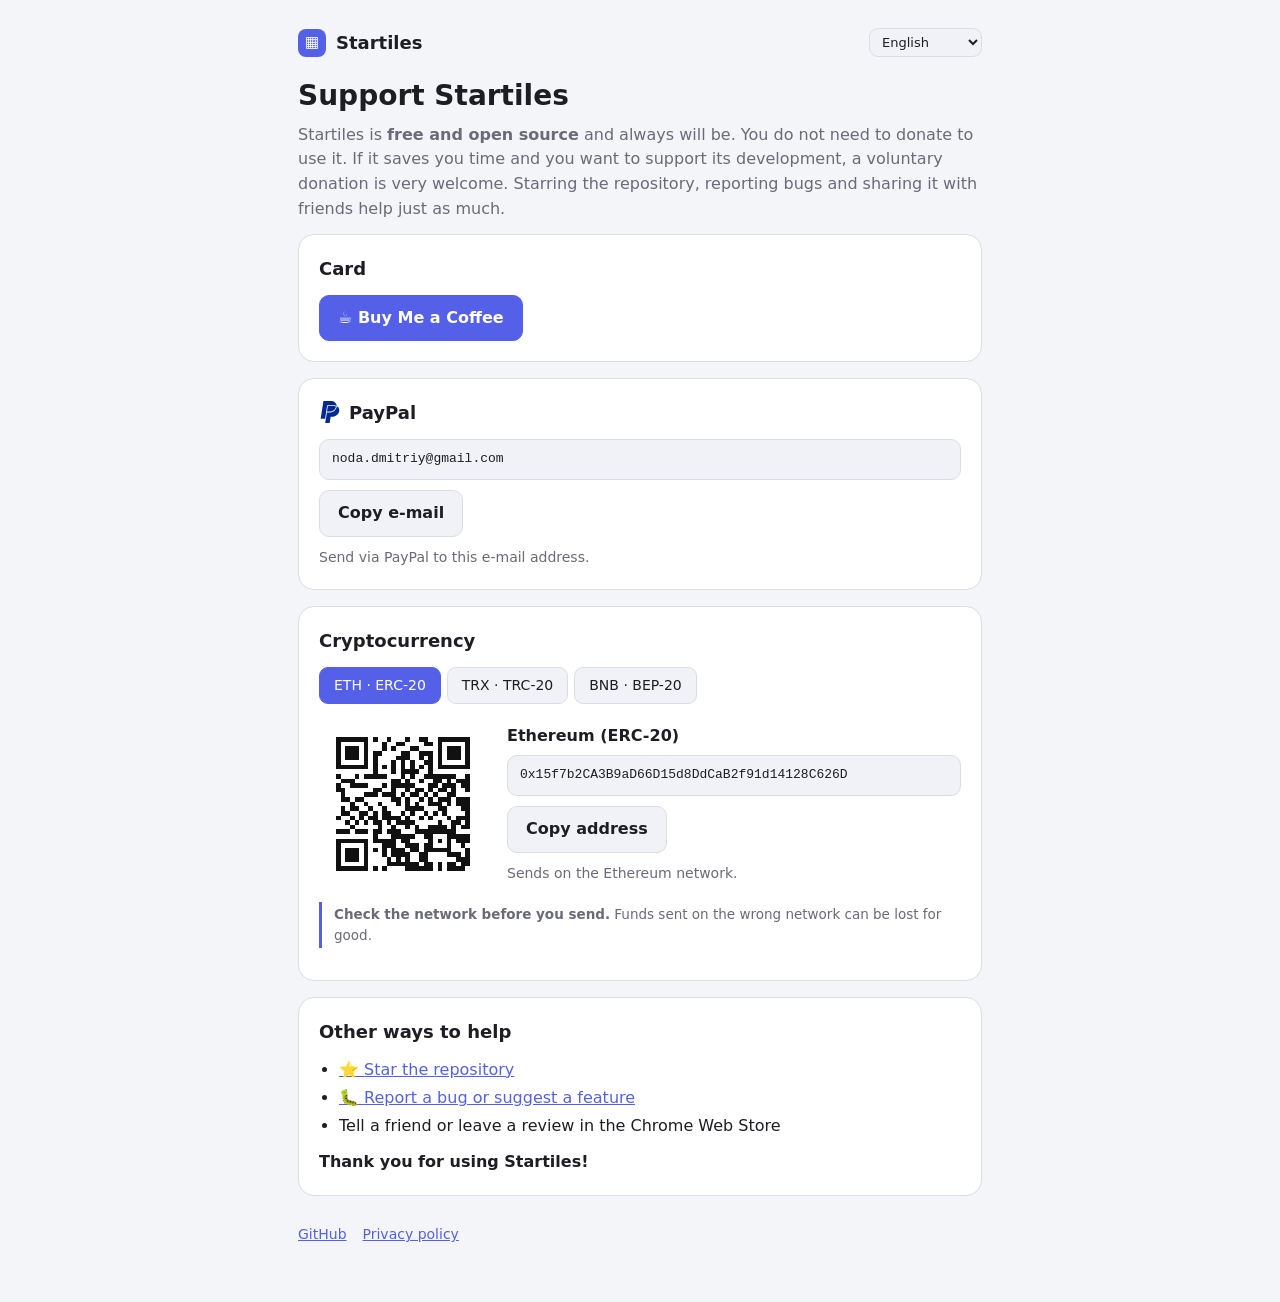
==== commit d4f4aff6: "multi-language docs" ====
--- a/docs/donate/index.html
+++ b/docs/donate/index.html
@@ -1,19 +1,25 @@
 <!doctype html>
-<html lang="en" data-l="en"><head><meta charset="utf-8">
+<html lang="en" data-l="en" data-ttl="dTitle" data-md="mdDonate"><head><meta charset="utf-8">
 <meta name="viewport" content="width=device-width,initial-scale=1">
 <title>Support Startiles</title><meta name="description" content="Support the development of Startiles, a free and open source Speed Dial new tab extension.">
 <meta name="color-scheme" content="light dark"><style>
 :root{--bg:#f4f5f9;--card:#fff;--fg:#1d1d24;--muted:#6a6a78;--line:#dcdce4;--accent:#5560e8;--on:#fff;--field:#f1f2f7}
 @media (prefers-color-scheme:dark){:root{--bg:#17171c;--card:#222229;--fg:#ececf1;--muted:#9a9aa8;--line:#34343e;--accent:#7b83f5;--on:#fff;--field:#1b1b21}}
+[data-only]{display:none}
+html[data-l=uk] [data-only=uk]{display:block}
+.mono{display:flex;gap:20px;align-items:center;flex-wrap:wrap}.mono .cat{width:190px;flex:none;display:block}.mono .cat img{display:block;width:100%;height:auto}.mono .info{flex:1 1 220px;min-width:0}
+.mono strong{display:block;overflow-wrap:anywhere}.bar{height:10px;border-radius:6px;background:var(--field);border:1px solid var(--line);overflow:hidden;margin:8px 0 6px}
+.bar i{display:block;height:100%;width:0;background:var(--accent);border-radius:6px;transition:width .6s}
+.bar-txt{display:flex;justify-content:space-between;gap:10px;flex-wrap:wrap;font-size:13.5px;color:var(--muted);margin-bottom:14px}
+.ico{width:22px;height:22px;vertical-align:-4px;margin-right:8px}.ico.pp{color:#002991}@media (prefers-color-scheme:dark){.ico.pp{color:#6f9bff}}
+@media (max-width:560px){.mono{justify-content:center}.mono .info{flex-basis:100%}}
+.lang select{border:1px solid var(--line);border-radius:9px;background:var(--field);color:var(--fg);padding:5px 8px;font:inherit;font-size:13px;cursor:pointer;max-width:100%}
 *{box-sizing:border-box}html{-webkit-text-size-adjust:100%}
 body{margin:0;background:var(--bg);color:var(--fg);font:16px/1.55 system-ui,-apple-system,"Segoe UI",Roboto,sans-serif}
 main{max-width:720px;margin:0 auto;padding:28px 18px 56px}
 header{display:flex;align-items:center;justify-content:space-between;gap:12px;margin-bottom:22px}
 .brand{font-weight:700;font-size:18px;color:var(--fg);text-decoration:none;display:flex;align-items:center;gap:10px}
 .logo{width:28px;height:28px;border-radius:8px;background:var(--accent);display:grid;place-items:center;color:var(--on);font-size:15px}
-.lang{display:flex;border:1px solid var(--line);border-radius:9px;overflow:hidden}
-.lang button{border:0;background:none;color:var(--muted);padding:5px 11px;font:inherit;font-size:13px;cursor:pointer}
-.lang button[aria-pressed=true]{background:var(--accent);color:var(--on)}
 h1{font-size:28px;line-height:1.2;margin:0 0 10px}h2{font-size:18px;margin:0 0 12px}
 p{margin:0 0 12px}.muted{color:var(--muted)}
 .card{background:var(--card);border:1px solid var(--line);border-radius:16px;padding:20px;margin:0 0 16px}
@@ -31,51 +37,83 @@
 ul{padding-left:20px;margin:0 0 12px}li{margin:3px 0}
 a{color:var(--accent)}
 footer{margin-top:28px;font-size:14px;color:var(--muted);display:flex;gap:16px;flex-wrap:wrap}
-html[data-l=ru] [lang=en],html[data-l=en] [lang=ru]{display:none!important}
 @media (max-width:560px){.net.on{grid-template-columns:1fr;justify-items:center;text-align:left}.net .info{width:100%}h1{font-size:24px}}
 </style></head><body><main>
 <header><a class="brand" href="https://dimmoff.github.io/Startiles/"><span class="logo">&#9638;</span>Startiles</a>
-<div class="lang" role="group" aria-label="Language"><button data-l="en" aria-pressed="true">EN</button><button data-l="ru" aria-pressed="false">RU</button></div></header>
-<h1><span lang="en">Support Startiles</span><span lang="ru">Поддержать Startiles</span></h1>
-<p class="muted"><span lang="en">Startiles is <b>free and open source</b> and always will be. You do not need to donate to use it. If it saves you time and you want to support its development, a voluntary donation is very welcome. Starring the repository, reporting bugs and sharing it with friends help just as much.</span>
-<span lang="ru">Startiles <b>бесплатное и с открытым кодом</b>, и так будет всегда. Чтобы им пользоваться, донатить не нужно. Если расширение экономит вам время и вы хотите поддержать разработку, добровольный донат будет очень кстати. Звезда на GitHub, сообщения об ошибках и рассказ друзьям помогают не меньше.</span></p>
-<section class="card"><h2><span lang="en">Card</span><span lang="ru">Банковская карта</span></h2>
+<div class="lang"><select id="lang" aria-label="Language"></select></div></header>
+<h1><span data-i="dTitle">Support Startiles</span></h1>
+<p class="muted"><span data-i="dIntro">Startiles is <b>free and open source</b> and always will be. You do not need to donate to use it. If it saves you time and you want to support its development, a voluntary donation is very welcome. Starring the repository, reporting bugs and sharing it with friends help just as much.</span></p>
+<section class="card"><h2><span data-i="card">Card</span></h2>
 <div class="btns"><a class="btn primary" href="https://buymeacoffee.com/dimmoff" target="_blank" rel="noopener">&#9749; Buy Me a Coffee</a></div></section>
-<section class="card"><h2><span lang="en">Cryptocurrency</span><span lang="ru">Криптовалюта</span></h2>
+<section class="card"><h2><svg class="ico pp" viewBox="0 0 24 24" aria-hidden="true"><path fill="currentColor" d="M15.607 4.653H8.941L6.645 19.251H1.82L4.862 0h7.995c3.754 0 6.375 2.294 6.473 5.513-.648-.478-2.105-.86-3.722-.86m6.57 5.546c0 3.41-3.01 6.853-6.958 6.853h-2.493L11.595 24H6.74l1.845-11.538h3.592c4.208 0 7.346-3.634 7.153-6.949a5.24 5.24 0 0 1 2.848 4.686M9.653 5.546h6.408c.907 0 1.942.222 2.363.541-.195 2.741-2.655 5.483-6.441 5.483H8.714Z"/></svg>PayPal</h2>
+<code class="addr" id="addr-pp">noda.dmitriy@gmail.com</code>
+<button class="btn" data-copy="addr-pp"><span data-i="copyMail">Copy e-mail</span></button>
+<p class="muted" style="margin:10px 0 0;font-size:14px"><span data-i="ppNote">Send via PayPal to this e-mail address.</span></p></section>
+<section class="card" data-only="uk"><h2>Monobank</h2>
+<div class="mono"><a class="cat" href="https://send.monobank.ua/jar/6BoNEWBDfy" target="_blank" rel="noopener" aria-label="Monobank"><img src="../img/monobank-qr.webp" width="400" height="426" alt="QR-код банки Monobank" loading="lazy"></a>
+<div class="info"><div id="mono-prog" hidden><strong id="mono-title"></strong><div class="bar"><i id="mono-bar"></i></div><div class="bar-txt"><span id="mono-sum"></span><span id="mono-goal"></span></div></div>
+<div class="btns"><a class="btn primary" href="https://send.monobank.ua/jar/6BoNEWBDfy" target="_blank" rel="noopener">&#127482;&#127462; Поповнити банку</a></div></div></div></section>
+<section class="card"><h2><span data-i="crypto">Cryptocurrency</span></h2>
 <div class="tabs" role="tablist"><button role="tab" data-net="eth" aria-selected="true">ETH · ERC-20</button><button role="tab" data-net="trx" aria-selected="false">TRX · TRC-20</button><button role="tab" data-net="bep" aria-selected="false">BNB · BEP-20</button></div>
 <div class="net on" id="net-eth" role="tabpanel">
 <div class="qr"><svg viewBox="0 0 33 33" shape-rendering="crispEdges" role="img" aria-label="QR code"><path fill="currentColor" d="M2,2h1v1h-1zM3,2h1v1h-1zM4,2h1v1h-1zM5,2h1v1h-1zM6,2h1v1h-1zM7,2h1v1h-1zM8,2h1v1h-1zM10,2h1v1h-1zM13,2h1v1h-1zM17,2h1v1h-1zM20,2h1v1h-1zM21,2h1v1h-1zM24,2h1v1h-1zM25,2h1v1h-1zM26,2h1v1h-1zM27,2h1v1h-1zM28,2h1v1h-1zM29,2h1v1h-1zM30,2h1v1h-1zM2,3h1v1h-1zM8,3h1v1h-1zM12,3h1v1h-1zM15,3h1v1h-1zM16,3h1v1h-1zM21,3h1v1h-1zM22,3h1v1h-1zM24,3h1v1h-1zM30,3h1v1h-1zM2,4h1v1h-1zM4,4h1v1h-1zM5,4h1v1h-1zM6,4h1v1h-1zM8,4h1v1h-1zM12,4h1v1h-1zM14,4h1v1h-1zM18,4h1v1h-1zM19,4h1v1h-1zM24,4h1v1h-1zM26,4h1v1h-1zM27,4h1v1h-1zM28,4h1v1h-1zM30,4h1v1h-1zM2,5h1v1h-1zM4,5h1v1h-1zM5,5h1v1h-1zM6,5h1v1h-1zM8,5h1v1h-1zM10,5h1v1h-1zM11,5h1v1h-1zM16,5h1v1h-1zM17,5h1v1h-1zM20,5h1v1h-1zM21,5h1v1h-1zM22,5h1v1h-1zM24,5h1v1h-1zM26,5h1v1h-1zM27,5h1v1h-1zM28,5h1v1h-1zM30,5h1v1h-1zM2,6h1v1h-1zM4,6h1v1h-1zM5,6h1v1h-1zM6,6h1v1h-1zM8,6h1v1h-1zM10,6h1v1h-1zM15,6h1v1h-1zM16,6h1v1h-1zM17,6h1v1h-1zM20,6h1v1h-1zM22,6h1v1h-1zM24,6h1v1h-1zM26,6h1v1h-1zM27,6h1v1h-1zM28,6h1v1h-1zM30,6h1v1h-1zM2,7h1v1h-1zM8,7h1v1h-1zM10,7h1v1h-1zM14,7h1v1h-1zM16,7h1v1h-1zM18,7h1v1h-1zM21,7h1v1h-1zM22,7h1v1h-1zM24,7h1v1h-1zM30,7h1v1h-1zM2,8h1v1h-1zM3,8h1v1h-1zM4,8h1v1h-1zM5,8h1v1h-1zM6,8h1v1h-1zM7,8h1v1h-1zM8,8h1v1h-1zM10,8h1v1h-1zM12,8h1v1h-1zM14,8h1v1h-1zM16,8h1v1h-1zM18,8h1v1h-1zM20,8h1v1h-1zM22,8h1v1h-1zM24,8h1v1h-1zM25,8h1v1h-1zM26,8h1v1h-1zM27,8h1v1h-1zM28,8h1v1h-1zM29,8h1v1h-1zM30,8h1v1h-1zM10,9h1v1h-1zM14,9h1v1h-1zM16,9h1v1h-1zM17,9h1v1h-1zM18,9h1v1h-1zM19,9h1v1h-1zM22,9h1v1h-1zM2,10h1v1h-1zM6,10h1v1h-1zM8,10h1v1h-1zM9,10h1v1h-1zM10,10h1v1h-1zM11,10h1v1h-1zM12,10h1v1h-1zM16,10h1v1h-1zM18,10h1v1h-1zM21,10h1v1h-1zM22,10h1v1h-1zM23,10h1v1h-1zM24,10h1v1h-1zM25,10h1v1h-1zM26,10h1v1h-1zM27,10h1v1h-1zM30,10h1v1h-1zM3,11h1v1h-1zM4,11h1v1h-1zM5,11h1v1h-1zM14,11h1v1h-1zM15,11h1v1h-1zM17,11h1v1h-1zM20,11h1v1h-1zM23,11h1v1h-1zM24,11h1v1h-1zM26,11h1v1h-1zM28,11h1v1h-1zM29,11h1v1h-1zM30,11h1v1h-1zM2,12h1v1h-1zM5,12h1v1h-1zM6,12h1v1h-1zM7,12h1v1h-1zM8,12h1v1h-1zM12,12h1v1h-1zM14,12h1v1h-1zM15,12h1v1h-1zM16,12h1v1h-1zM17,12h1v1h-1zM18,12h1v1h-1zM22,12h1v1h-1zM23,12h1v1h-1zM25,12h1v1h-1zM26,12h1v1h-1zM27,12h1v1h-1zM29,12h1v1h-1zM30,12h1v1h-1zM2,13h1v1h-1zM3,13h1v1h-1zM10,13h1v1h-1zM11,13h1v1h-1zM14,13h1v1h-1zM17,13h1v1h-1zM19,13h1v1h-1zM20,13h1v1h-1zM22,13h1v1h-1zM24,13h1v1h-1zM25,13h1v1h-1zM27,13h1v1h-1zM30,13h1v1h-1zM3,14h1v1h-1zM8,14h1v1h-1zM9,14h1v1h-1zM10,14h1v1h-1zM12,14h1v1h-1zM13,14h1v1h-1zM14,14h1v1h-1zM16,14h1v1h-1zM18,14h1v1h-1zM19,14h1v1h-1zM21,14h1v1h-1zM23,14h1v1h-1zM26,14h1v1h-1zM27,14h1v1h-1zM3,15h1v1h-1zM4,15h1v1h-1zM6,15h1v1h-1zM7,15h1v1h-1zM14,15h1v1h-1zM15,15h1v1h-1zM17,15h1v1h-1zM20,15h1v1h-1zM22,15h1v1h-1zM24,15h1v1h-1zM25,15h1v1h-1zM26,15h1v1h-1zM28,15h1v1h-1zM29,15h1v1h-1zM30,15h1v1h-1zM5,16h1v1h-1zM8,16h1v1h-1zM11,16h1v1h-1zM15,16h1v1h-1zM17,16h1v1h-1zM19,16h1v1h-1zM22,16h1v1h-1zM23,16h1v1h-1zM24,16h1v1h-1zM26,16h1v1h-1zM28,16h1v1h-1zM29,16h1v1h-1zM30,16h1v1h-1zM3,17h1v1h-1zM5,17h1v1h-1zM6,17h1v1h-1zM9,17h1v1h-1zM12,17h1v1h-1zM17,17h1v1h-1zM18,17h1v1h-1zM19,17h1v1h-1zM20,17h1v1h-1zM24,17h1v1h-1zM25,17h1v1h-1zM29,17h1v1h-1zM30,17h1v1h-1zM3,18h1v1h-1zM4,18h1v1h-1zM7,18h1v1h-1zM8,18h1v1h-1zM10,18h1v1h-1zM12,18h1v1h-1zM13,18h1v1h-1zM16,18h1v1h-1zM18,18h1v1h-1zM21,18h1v1h-1zM23,18h1v1h-1zM25,18h1v1h-1zM30,18h1v1h-1zM2,19h1v1h-1zM5,19h1v1h-1zM7,19h1v1h-1zM9,19h1v1h-1zM10,19h1v1h-1zM12,19h1v1h-1zM13,19h1v1h-1zM14,19h1v1h-1zM15,19h1v1h-1zM17,19h1v1h-1zM20,19h1v1h-1zM22,19h1v1h-1zM26,19h1v1h-1zM28,19h1v1h-1zM29,19h1v1h-1zM30,19h1v1h-1zM4,20h1v1h-1zM6,20h1v1h-1zM8,20h1v1h-1zM10,20h1v1h-1zM11,20h1v1h-1zM13,20h1v1h-1zM15,20h1v1h-1zM16,20h1v1h-1zM17,20h1v1h-1zM18,20h1v1h-1zM24,20h1v1h-1zM27,20h1v1h-1zM28,20h1v1h-1zM30,20h1v1h-1zM5,21h1v1h-1zM11,21h1v1h-1zM14,21h1v1h-1zM17,21h1v1h-1zM19,21h1v1h-1zM22,21h1v1h-1zM23,21h1v1h-1zM24,21h1v1h-1zM25,21h1v1h-1zM27,21h1v1h-1zM29,21h1v1h-1zM30,21h1v1h-1zM2,22h1v1h-1zM3,22h1v1h-1zM4,22h1v1h-1zM6,22h1v1h-1zM7,22h1v1h-1zM8,22h1v1h-1zM10,22h1v1h-1zM11,22h1v1h-1zM13,22h1v1h-1zM14,22h1v1h-1zM15,22h1v1h-1zM19,22h1v1h-1zM20,22h1v1h-1zM21,22h1v1h-1zM22,22h1v1h-1zM23,22h1v1h-1zM24,22h1v1h-1zM25,22h1v1h-1zM26,22h1v1h-1zM27,22h1v1h-1zM10,23h1v1h-1zM14,23h1v1h-1zM15,23h1v1h-1zM16,23h1v1h-1zM17,23h1v1h-1zM18,23h1v1h-1zM21,23h1v1h-1zM22,23h1v1h-1zM26,23h1v1h-1zM27,23h1v1h-1zM28,23h1v1h-1zM29,23h1v1h-1zM30,23h1v1h-1zM2,24h1v1h-1zM3,24h1v1h-1zM4,24h1v1h-1zM5,24h1v1h-1zM6,24h1v1h-1zM7,24h1v1h-1zM8,24h1v1h-1zM10,24h1v1h-1zM11,24h1v1h-1zM12,24h1v1h-1zM13,24h1v1h-1zM14,24h1v1h-1zM16,24h1v1h-1zM17,24h1v1h-1zM22,24h1v1h-1zM24,24h1v1h-1zM26,24h1v1h-1zM28,24h1v1h-1zM29,24h1v1h-1zM30,24h1v1h-1zM2,25h1v1h-1zM8,25h1v1h-1zM12,25h1v1h-1zM13,25h1v1h-1zM14,25h1v1h-1zM17,25h1v1h-1zM18,25h1v1h-1zM19,25h1v1h-1zM21,25h1v1h-1zM22,25h1v1h-1zM26,25h1v1h-1zM29,25h1v1h-1zM2,26h1v1h-1zM4,26h1v1h-1zM5,26h1v1h-1zM6,26h1v1h-1zM8,26h1v1h-1zM10,26h1v1h-1zM12,26h1v1h-1zM14,26h1v1h-1zM15,26h1v1h-1zM16,26h1v1h-1zM18,26h1v1h-1zM19,26h1v1h-1zM21,26h1v1h-1zM22,26h1v1h-1zM23,26h1v1h-1zM24,26h1v1h-1zM25,26h1v1h-1zM26,26h1v1h-1zM30,26h1v1h-1zM2,27h1v1h-1zM4,27h1v1h-1zM5,27h1v1h-1zM6,27h1v1h-1zM8,27h1v1h-1zM12,27h1v1h-1zM14,27h1v1h-1zM15,27h1v1h-1zM16,27h1v1h-1zM17,27h1v1h-1zM20,27h1v1h-1zM21,27h1v1h-1zM26,27h1v1h-1zM27,27h1v1h-1zM28,27h1v1h-1zM30,27h1v1h-1zM2,28h1v1h-1zM4,28h1v1h-1zM5,28h1v1h-1zM6,28h1v1h-1zM8,28h1v1h-1zM13,28h1v1h-1zM15,28h1v1h-1zM17,28h1v1h-1zM20,28h1v1h-1zM21,28h1v1h-1zM28,28h1v1h-1zM29,28h1v1h-1zM30,28h1v1h-1zM2,29h1v1h-1zM8,29h1v1h-1zM13,29h1v1h-1zM14,29h1v1h-1zM15,29h1v1h-1zM16,29h1v1h-1zM17,29h1v1h-1zM18,29h1v1h-1zM19,29h1v1h-1zM21,29h1v1h-1zM22,29h1v1h-1zM24,29h1v1h-1zM26,29h1v1h-1zM27,29h1v1h-1zM29,29h1v1h-1zM30,29h1v1h-1zM2,30h1v1h-1zM3,30h1v1h-1zM4,30h1v1h-1zM5,30h1v1h-1zM6,30h1v1h-1zM7,30h1v1h-1zM8,30h1v1h-1zM10,30h1v1h-1zM12,30h1v1h-1zM17,30h1v1h-1zM18,30h1v1h-1zM19,30h1v1h-1zM20,30h1v1h-1zM21,30h1v1h-1zM22,30h1v1h-1zM24,30h1v1h-1zM26,30h1v1h-1zM27,30h1v1h-1zM28,30h1v1h-1zM29,30h1v1h-1z"/></svg></div><div class="info">
 <strong>Ethereum (ERC-20)</strong>
 <code class="addr" id="addr-eth">0x15f7b2CA3B9aD66D15d8DdCaB2f91d14128C626D</code>
-<button class="btn" data-copy="addr-eth"><span lang="en">Copy address</span><span lang="ru">Скопировать адрес</span></button>
-<p class="muted" style="margin:10px 0 0;font-size:14px"><span lang="en">Sends on the Ethereum network.</span><span lang="ru">Отправка в сети Ethereum.</span></p></div></div>
+<button class="btn" data-copy="addr-eth"><span data-i="copy">Copy address</span></button>
+<p class="muted" style="margin:10px 0 0;font-size:14px"><span data-i="eth">Sends on the Ethereum network.</span></p></div></div>
 <div class="net" id="net-trx" role="tabpanel">
 <div class="qr"><svg viewBox="0 0 33 33" shape-rendering="crispEdges" role="img" aria-label="QR code"><path fill="currentColor" d="M2,2h1v1h-1zM3,2h1v1h-1zM4,2h1v1h-1zM5,2h1v1h-1zM6,2h1v1h-1zM7,2h1v1h-1zM8,2h1v1h-1zM10,2h1v1h-1zM11,2h1v1h-1zM13,2h1v1h-1zM14,2h1v1h-1zM20,2h1v1h-1zM21,2h1v1h-1zM24,2h1v1h-1zM25,2h1v1h-1zM26,2h1v1h-1zM27,2h1v1h-1zM28,2h1v1h-1zM29,2h1v1h-1zM30,2h1v1h-1zM2,3h1v1h-1zM8,3h1v1h-1zM12,3h1v1h-1zM13,3h1v1h-1zM18,3h1v1h-1zM19,3h1v1h-1zM20,3h1v1h-1zM21,3h1v1h-1zM22,3h1v1h-1zM24,3h1v1h-1zM30,3h1v1h-1zM2,4h1v1h-1zM4,4h1v1h-1zM5,4h1v1h-1zM6,4h1v1h-1zM8,4h1v1h-1zM12,4h1v1h-1zM13,4h1v1h-1zM15,4h1v1h-1zM17,4h1v1h-1zM18,4h1v1h-1zM19,4h1v1h-1zM20,4h1v1h-1zM22,4h1v1h-1zM24,4h1v1h-1zM26,4h1v1h-1zM27,4h1v1h-1zM28,4h1v1h-1zM30,4h1v1h-1zM2,5h1v1h-1zM4,5h1v1h-1zM5,5h1v1h-1zM6,5h1v1h-1zM8,5h1v1h-1zM10,5h1v1h-1zM12,5h1v1h-1zM13,5h1v1h-1zM16,5h1v1h-1zM17,5h1v1h-1zM18,5h1v1h-1zM20,5h1v1h-1zM22,5h1v1h-1zM24,5h1v1h-1zM26,5h1v1h-1zM27,5h1v1h-1zM28,5h1v1h-1zM30,5h1v1h-1zM2,6h1v1h-1zM4,6h1v1h-1zM5,6h1v1h-1zM6,6h1v1h-1zM8,6h1v1h-1zM10,6h1v1h-1zM11,6h1v1h-1zM13,6h1v1h-1zM15,6h1v1h-1zM16,6h1v1h-1zM18,6h1v1h-1zM22,6h1v1h-1zM24,6h1v1h-1zM26,6h1v1h-1zM27,6h1v1h-1zM28,6h1v1h-1zM30,6h1v1h-1zM2,7h1v1h-1zM8,7h1v1h-1zM10,7h1v1h-1zM11,7h1v1h-1zM12,7h1v1h-1zM13,7h1v1h-1zM14,7h1v1h-1zM15,7h1v1h-1zM16,7h1v1h-1zM17,7h1v1h-1zM21,7h1v1h-1zM22,7h1v1h-1zM24,7h1v1h-1zM30,7h1v1h-1zM2,8h1v1h-1zM3,8h1v1h-1zM4,8h1v1h-1zM5,8h1v1h-1zM6,8h1v1h-1zM7,8h1v1h-1zM8,8h1v1h-1zM10,8h1v1h-1zM12,8h1v1h-1zM14,8h1v1h-1zM16,8h1v1h-1zM18,8h1v1h-1zM20,8h1v1h-1zM22,8h1v1h-1zM24,8h1v1h-1zM25,8h1v1h-1zM26,8h1v1h-1zM27,8h1v1h-1zM28,8h1v1h-1zM29,8h1v1h-1zM30,8h1v1h-1zM10,9h1v1h-1zM11,9h1v1h-1zM12,9h1v1h-1zM13,9h1v1h-1zM16,9h1v1h-1zM19,9h1v1h-1zM20,9h1v1h-1zM2,10h1v1h-1zM6,10h1v1h-1zM8,10h1v1h-1zM9,10h1v1h-1zM10,10h1v1h-1zM12,10h1v1h-1zM15,10h1v1h-1zM16,10h1v1h-1zM17,10h1v1h-1zM22,10h1v1h-1zM23,10h1v1h-1zM24,10h1v1h-1zM25,10h1v1h-1zM26,10h1v1h-1zM27,10h1v1h-1zM30,10h1v1h-1zM2,11h1v1h-1zM3,11h1v1h-1zM5,11h1v1h-1zM6,11h1v1h-1zM9,11h1v1h-1zM10,11h1v1h-1zM21,11h1v1h-1zM23,11h1v1h-1zM25,11h1v1h-1zM26,11h1v1h-1zM27,11h1v1h-1zM28,11h1v1h-1zM29,11h1v1h-1zM2,12h1v1h-1zM5,12h1v1h-1zM6,12h1v1h-1zM8,12h1v1h-1zM9,12h1v1h-1zM10,12h1v1h-1zM11,12h1v1h-1zM12,12h1v1h-1zM15,12h1v1h-1zM16,12h1v1h-1zM17,12h1v1h-1zM18,12h1v1h-1zM19,12h1v1h-1zM22,12h1v1h-1zM24,12h1v1h-1zM30,12h1v1h-1zM2,13h1v1h-1zM7,13h1v1h-1zM9,13h1v1h-1zM13,13h1v1h-1zM14,13h1v1h-1zM15,13h1v1h-1zM18,13h1v1h-1zM19,13h1v1h-1zM20,13h1v1h-1zM22,13h1v1h-1zM23,13h1v1h-1zM24,13h1v1h-1zM27,13h1v1h-1zM29,13h1v1h-1zM30,13h1v1h-1zM4,14h1v1h-1zM5,14h1v1h-1zM8,14h1v1h-1zM9,14h1v1h-1zM11,14h1v1h-1zM14,14h1v1h-1zM15,14h1v1h-1zM17,14h1v1h-1zM19,14h1v1h-1zM22,14h1v1h-1zM23,14h1v1h-1zM27,14h1v1h-1zM2,15h1v1h-1zM4,15h1v1h-1zM5,15h1v1h-1zM6,15h1v1h-1zM9,15h1v1h-1zM12,15h1v1h-1zM14,15h1v1h-1zM15,15h1v1h-1zM16,15h1v1h-1zM17,15h1v1h-1zM18,15h1v1h-1zM19,15h1v1h-1zM20,15h1v1h-1zM25,15h1v1h-1zM26,15h1v1h-1zM28,15h1v1h-1zM29,15h1v1h-1zM30,15h1v1h-1zM3,16h1v1h-1zM6,16h1v1h-1zM7,16h1v1h-1zM8,16h1v1h-1zM10,16h1v1h-1zM13,16h1v1h-1zM17,16h1v1h-1zM22,16h1v1h-1zM23,16h1v1h-1zM25,16h1v1h-1zM26,16h1v1h-1zM27,16h1v1h-1zM30,16h1v1h-1zM2,17h1v1h-1zM3,17h1v1h-1zM5,17h1v1h-1zM9,17h1v1h-1zM12,17h1v1h-1zM13,17h1v1h-1zM16,17h1v1h-1zM17,17h1v1h-1zM18,17h1v1h-1zM19,17h1v1h-1zM21,17h1v1h-1zM22,17h1v1h-1zM25,17h1v1h-1zM27,17h1v1h-1zM30,17h1v1h-1zM2,18h1v1h-1zM4,18h1v1h-1zM8,18h1v1h-1zM10,18h1v1h-1zM11,18h1v1h-1zM14,18h1v1h-1zM15,18h1v1h-1zM16,18h1v1h-1zM19,18h1v1h-1zM21,18h1v1h-1zM22,18h1v1h-1zM29,18h1v1h-1zM2,19h1v1h-1zM5,19h1v1h-1zM7,19h1v1h-1zM11,19h1v1h-1zM12,19h1v1h-1zM18,19h1v1h-1zM23,19h1v1h-1zM24,19h1v1h-1zM25,19h1v1h-1zM26,19h1v1h-1zM27,19h1v1h-1zM6,20h1v1h-1zM7,20h1v1h-1zM8,20h1v1h-1zM9,20h1v1h-1zM13,20h1v1h-1zM15,20h1v1h-1zM16,20h1v1h-1zM17,20h1v1h-1zM18,20h1v1h-1zM20,20h1v1h-1zM22,20h1v1h-1zM23,20h1v1h-1zM24,20h1v1h-1zM25,20h1v1h-1zM27,20h1v1h-1zM30,20h1v1h-1zM5,21h1v1h-1zM7,21h1v1h-1zM9,21h1v1h-1zM10,21h1v1h-1zM11,21h1v1h-1zM12,21h1v1h-1zM13,21h1v1h-1zM14,21h1v1h-1zM15,21h1v1h-1zM17,21h1v1h-1zM18,21h1v1h-1zM19,21h1v1h-1zM20,21h1v1h-1zM22,21h1v1h-1zM24,21h1v1h-1zM25,21h1v1h-1zM26,21h1v1h-1zM29,21h1v1h-1zM30,21h1v1h-1zM2,22h1v1h-1zM3,22h1v1h-1zM8,22h1v1h-1zM9,22h1v1h-1zM10,22h1v1h-1zM11,22h1v1h-1zM12,22h1v1h-1zM13,22h1v1h-1zM14,22h1v1h-1zM15,22h1v1h-1zM17,22h1v1h-1zM22,22h1v1h-1zM23,22h1v1h-1zM24,22h1v1h-1zM25,22h1v1h-1zM26,22h1v1h-1zM29,22h1v1h-1zM10,23h1v1h-1zM15,23h1v1h-1zM16,23h1v1h-1zM17,23h1v1h-1zM18,23h1v1h-1zM20,23h1v1h-1zM21,23h1v1h-1zM22,23h1v1h-1zM26,23h1v1h-1zM27,23h1v1h-1zM28,23h1v1h-1zM29,23h1v1h-1zM2,24h1v1h-1zM3,24h1v1h-1zM4,24h1v1h-1zM5,24h1v1h-1zM6,24h1v1h-1zM7,24h1v1h-1zM8,24h1v1h-1zM10,24h1v1h-1zM12,24h1v1h-1zM14,24h1v1h-1zM17,24h1v1h-1zM20,24h1v1h-1zM22,24h1v1h-1zM24,24h1v1h-1zM26,24h1v1h-1zM27,24h1v1h-1zM28,24h1v1h-1zM30,24h1v1h-1zM2,25h1v1h-1zM8,25h1v1h-1zM11,25h1v1h-1zM13,25h1v1h-1zM16,25h1v1h-1zM17,25h1v1h-1zM18,25h1v1h-1zM19,25h1v1h-1zM20,25h1v1h-1zM21,25h1v1h-1zM22,25h1v1h-1zM26,25h1v1h-1zM27,25h1v1h-1zM29,25h1v1h-1zM2,26h1v1h-1zM4,26h1v1h-1zM5,26h1v1h-1zM6,26h1v1h-1zM8,26h1v1h-1zM10,26h1v1h-1zM11,26h1v1h-1zM12,26h1v1h-1zM14,26h1v1h-1zM15,26h1v1h-1zM16,26h1v1h-1zM18,26h1v1h-1zM19,26h1v1h-1zM21,26h1v1h-1zM22,26h1v1h-1zM23,26h1v1h-1zM24,26h1v1h-1zM25,26h1v1h-1zM26,26h1v1h-1zM28,26h1v1h-1zM2,27h1v1h-1zM4,27h1v1h-1zM5,27h1v1h-1zM6,27h1v1h-1zM8,27h1v1h-1zM12,27h1v1h-1zM14,27h1v1h-1zM18,27h1v1h-1zM19,27h1v1h-1zM20,27h1v1h-1zM22,27h1v1h-1zM23,27h1v1h-1zM25,27h1v1h-1zM26,27h1v1h-1zM28,27h1v1h-1zM30,27h1v1h-1zM2,28h1v1h-1zM4,28h1v1h-1zM5,28h1v1h-1zM6,28h1v1h-1zM8,28h1v1h-1zM15,28h1v1h-1zM16,28h1v1h-1zM17,28h1v1h-1zM20,28h1v1h-1zM21,28h1v1h-1zM23,28h1v1h-1zM24,28h1v1h-1zM29,28h1v1h-1zM30,28h1v1h-1zM2,29h1v1h-1zM8,29h1v1h-1zM12,29h1v1h-1zM13,29h1v1h-1zM19,29h1v1h-1zM21,29h1v1h-1zM24,29h1v1h-1zM26,29h1v1h-1zM27,29h1v1h-1zM29,29h1v1h-1zM30,29h1v1h-1zM2,30h1v1h-1zM3,30h1v1h-1zM4,30h1v1h-1zM5,30h1v1h-1zM6,30h1v1h-1zM7,30h1v1h-1zM8,30h1v1h-1zM10,30h1v1h-1zM11,30h1v1h-1zM15,30h1v1h-1zM16,30h1v1h-1zM18,30h1v1h-1zM19,30h1v1h-1zM20,30h1v1h-1zM22,30h1v1h-1zM24,30h1v1h-1zM27,30h1v1h-1zM28,30h1v1h-1zM29,30h1v1h-1z"/></svg></div><div class="info">
 <strong>Tron (TRC-20)</strong>
 <code class="addr" id="addr-trx">TEpPey3TKXbeTK1FUMgmH4CuQjwGn7QhAj</code>
-<button class="btn" data-copy="addr-trx"><span lang="en">Copy address</span><span lang="ru">Скопировать адрес</span></button>
-<p class="muted" style="margin:10px 0 0;font-size:14px"><span lang="en">Sends on the Tron network.</span><span lang="ru">Отправка в сети Tron.</span></p></div></div>
+<button class="btn" data-copy="addr-trx"><span data-i="copy">Copy address</span></button>
+<p class="muted" style="margin:10px 0 0;font-size:14px"><span data-i="trx">Sends on the Tron network.</span></p></div></div>
 <div class="net" id="net-bep" role="tabpanel">
 <div class="qr"><svg viewBox="0 0 33 33" shape-rendering="crispEdges" role="img" aria-label="QR code"><path fill="currentColor" d="M2,2h1v1h-1zM3,2h1v1h-1zM4,2h1v1h-1zM5,2h1v1h-1zM6,2h1v1h-1zM7,2h1v1h-1zM8,2h1v1h-1zM10,2h1v1h-1zM13,2h1v1h-1zM17,2h1v1h-1zM20,2h1v1h-1zM21,2h1v1h-1zM24,2h1v1h-1zM25,2h1v1h-1zM26,2h1v1h-1zM27,2h1v1h-1zM28,2h1v1h-1zM29,2h1v1h-1zM30,2h1v1h-1zM2,3h1v1h-1zM8,3h1v1h-1zM12,3h1v1h-1zM15,3h1v1h-1zM16,3h1v1h-1zM21,3h1v1h-1zM22,3h1v1h-1zM24,3h1v1h-1zM30,3h1v1h-1zM2,4h1v1h-1zM4,4h1v1h-1zM5,4h1v1h-1zM6,4h1v1h-1zM8,4h1v1h-1zM12,4h1v1h-1zM14,4h1v1h-1zM18,4h1v1h-1zM19,4h1v1h-1zM24,4h1v1h-1zM26,4h1v1h-1zM27,4h1v1h-1zM28,4h1v1h-1zM30,4h1v1h-1zM2,5h1v1h-1zM4,5h1v1h-1zM5,5h1v1h-1zM6,5h1v1h-1zM8,5h1v1h-1zM10,5h1v1h-1zM11,5h1v1h-1zM16,5h1v1h-1zM17,5h1v1h-1zM20,5h1v1h-1zM21,5h1v1h-1zM22,5h1v1h-1zM24,5h1v1h-1zM26,5h1v1h-1zM27,5h1v1h-1zM28,5h1v1h-1zM30,5h1v1h-1zM2,6h1v1h-1zM4,6h1v1h-1zM5,6h1v1h-1zM6,6h1v1h-1zM8,6h1v1h-1zM10,6h1v1h-1zM15,6h1v1h-1zM16,6h1v1h-1zM17,6h1v1h-1zM20,6h1v1h-1zM22,6h1v1h-1zM24,6h1v1h-1zM26,6h1v1h-1zM27,6h1v1h-1zM28,6h1v1h-1zM30,6h1v1h-1zM2,7h1v1h-1zM8,7h1v1h-1zM10,7h1v1h-1zM14,7h1v1h-1zM16,7h1v1h-1zM18,7h1v1h-1zM21,7h1v1h-1zM22,7h1v1h-1zM24,7h1v1h-1zM30,7h1v1h-1zM2,8h1v1h-1zM3,8h1v1h-1zM4,8h1v1h-1zM5,8h1v1h-1zM6,8h1v1h-1zM7,8h1v1h-1zM8,8h1v1h-1zM10,8h1v1h-1zM12,8h1v1h-1zM14,8h1v1h-1zM16,8h1v1h-1zM18,8h1v1h-1zM20,8h1v1h-1zM22,8h1v1h-1zM24,8h1v1h-1zM25,8h1v1h-1zM26,8h1v1h-1zM27,8h1v1h-1zM28,8h1v1h-1zM29,8h1v1h-1zM30,8h1v1h-1zM10,9h1v1h-1zM14,9h1v1h-1zM16,9h1v1h-1zM17,9h1v1h-1zM18,9h1v1h-1zM19,9h1v1h-1zM22,9h1v1h-1zM2,10h1v1h-1zM6,10h1v1h-1zM8,10h1v1h-1zM9,10h1v1h-1zM10,10h1v1h-1zM11,10h1v1h-1zM12,10h1v1h-1zM16,10h1v1h-1zM18,10h1v1h-1zM21,10h1v1h-1zM22,10h1v1h-1zM23,10h1v1h-1zM24,10h1v1h-1zM25,10h1v1h-1zM26,10h1v1h-1zM27,10h1v1h-1zM30,10h1v1h-1zM3,11h1v1h-1zM4,11h1v1h-1zM5,11h1v1h-1zM14,11h1v1h-1zM15,11h1v1h-1zM17,11h1v1h-1zM20,11h1v1h-1zM23,11h1v1h-1zM24,11h1v1h-1zM26,11h1v1h-1zM28,11h1v1h-1zM29,11h1v1h-1zM30,11h1v1h-1zM2,12h1v1h-1zM5,12h1v1h-1zM6,12h1v1h-1zM7,12h1v1h-1zM8,12h1v1h-1zM12,12h1v1h-1zM14,12h1v1h-1zM15,12h1v1h-1zM16,12h1v1h-1zM17,12h1v1h-1zM18,12h1v1h-1zM22,12h1v1h-1zM23,12h1v1h-1zM25,12h1v1h-1zM26,12h1v1h-1zM27,12h1v1h-1zM29,12h1v1h-1zM30,12h1v1h-1zM2,13h1v1h-1zM3,13h1v1h-1zM10,13h1v1h-1zM11,13h1v1h-1zM14,13h1v1h-1zM17,13h1v1h-1zM19,13h1v1h-1zM20,13h1v1h-1zM22,13h1v1h-1zM24,13h1v1h-1zM25,13h1v1h-1zM27,13h1v1h-1zM30,13h1v1h-1zM3,14h1v1h-1zM8,14h1v1h-1zM9,14h1v1h-1zM10,14h1v1h-1zM12,14h1v1h-1zM13,14h1v1h-1zM14,14h1v1h-1zM16,14h1v1h-1zM18,14h1v1h-1zM19,14h1v1h-1zM21,14h1v1h-1zM23,14h1v1h-1zM26,14h1v1h-1zM27,14h1v1h-1zM3,15h1v1h-1zM4,15h1v1h-1zM6,15h1v1h-1zM7,15h1v1h-1zM14,15h1v1h-1zM15,15h1v1h-1zM17,15h1v1h-1zM20,15h1v1h-1zM22,15h1v1h-1zM24,15h1v1h-1zM25,15h1v1h-1zM26,15h1v1h-1zM28,15h1v1h-1zM29,15h1v1h-1zM30,15h1v1h-1zM5,16h1v1h-1zM8,16h1v1h-1zM11,16h1v1h-1zM15,16h1v1h-1zM17,16h1v1h-1zM19,16h1v1h-1zM22,16h1v1h-1zM23,16h1v1h-1zM24,16h1v1h-1zM26,16h1v1h-1zM28,16h1v1h-1zM29,16h1v1h-1zM30,16h1v1h-1zM3,17h1v1h-1zM5,17h1v1h-1zM6,17h1v1h-1zM9,17h1v1h-1zM12,17h1v1h-1zM17,17h1v1h-1zM18,17h1v1h-1zM19,17h1v1h-1zM20,17h1v1h-1zM24,17h1v1h-1zM25,17h1v1h-1zM29,17h1v1h-1zM30,17h1v1h-1zM3,18h1v1h-1zM4,18h1v1h-1zM7,18h1v1h-1zM8,18h1v1h-1zM10,18h1v1h-1zM12,18h1v1h-1zM13,18h1v1h-1zM16,18h1v1h-1zM18,18h1v1h-1zM21,18h1v1h-1zM23,18h1v1h-1zM25,18h1v1h-1zM30,18h1v1h-1zM2,19h1v1h-1zM5,19h1v1h-1zM7,19h1v1h-1zM9,19h1v1h-1zM10,19h1v1h-1zM12,19h1v1h-1zM13,19h1v1h-1zM14,19h1v1h-1zM15,19h1v1h-1zM17,19h1v1h-1zM20,19h1v1h-1zM22,19h1v1h-1zM26,19h1v1h-1zM28,19h1v1h-1zM29,19h1v1h-1zM30,19h1v1h-1zM4,20h1v1h-1zM6,20h1v1h-1zM8,20h1v1h-1zM10,20h1v1h-1zM11,20h1v1h-1zM13,20h1v1h-1zM15,20h1v1h-1zM16,20h1v1h-1zM17,20h1v1h-1zM18,20h1v1h-1zM24,20h1v1h-1zM27,20h1v1h-1zM28,20h1v1h-1zM30,20h1v1h-1zM5,21h1v1h-1zM11,21h1v1h-1zM14,21h1v1h-1zM17,21h1v1h-1zM19,21h1v1h-1zM22,21h1v1h-1zM23,21h1v1h-1zM24,21h1v1h-1zM25,21h1v1h-1zM27,21h1v1h-1zM29,21h1v1h-1zM30,21h1v1h-1zM2,22h1v1h-1zM3,22h1v1h-1zM4,22h1v1h-1zM6,22h1v1h-1zM7,22h1v1h-1zM8,22h1v1h-1zM10,22h1v1h-1zM11,22h1v1h-1zM13,22h1v1h-1zM14,22h1v1h-1zM15,22h1v1h-1zM19,22h1v1h-1zM20,22h1v1h-1zM21,22h1v1h-1zM22,22h1v1h-1zM23,22h1v1h-1zM24,22h1v1h-1zM25,22h1v1h-1zM26,22h1v1h-1zM27,22h1v1h-1zM10,23h1v1h-1zM14,23h1v1h-1zM15,23h1v1h-1zM16,23h1v1h-1zM17,23h1v1h-1zM18,23h1v1h-1zM21,23h1v1h-1zM22,23h1v1h-1zM26,23h1v1h-1zM27,23h1v1h-1zM28,23h1v1h-1zM29,23h1v1h-1zM30,23h1v1h-1zM2,24h1v1h-1zM3,24h1v1h-1zM4,24h1v1h-1zM5,24h1v1h-1zM6,24h1v1h-1zM7,24h1v1h-1zM8,24h1v1h-1zM10,24h1v1h-1zM11,24h1v1h-1zM12,24h1v1h-1zM13,24h1v1h-1zM14,24h1v1h-1zM16,24h1v1h-1zM17,24h1v1h-1zM22,24h1v1h-1zM24,24h1v1h-1zM26,24h1v1h-1zM28,24h1v1h-1zM29,24h1v1h-1zM30,24h1v1h-1zM2,25h1v1h-1zM8,25h1v1h-1zM12,25h1v1h-1zM13,25h1v1h-1zM14,25h1v1h-1zM17,25h1v1h-1zM18,25h1v1h-1zM19,25h1v1h-1zM21,25h1v1h-1zM22,25h1v1h-1zM26,25h1v1h-1zM29,25h1v1h-1zM2,26h1v1h-1zM4,26h1v1h-1zM5,26h1v1h-1zM6,26h1v1h-1zM8,26h1v1h-1zM10,26h1v1h-1zM12,26h1v1h-1zM14,26h1v1h-1zM15,26h1v1h-1zM16,26h1v1h-1zM18,26h1v1h-1zM19,26h1v1h-1zM21,26h1v1h-1zM22,26h1v1h-1zM23,26h1v1h-1zM24,26h1v1h-1zM25,26h1v1h-1zM26,26h1v1h-1zM30,26h1v1h-1zM2,27h1v1h-1zM4,27h1v1h-1zM5,27h1v1h-1zM6,27h1v1h-1zM8,27h1v1h-1zM12,27h1v1h-1zM14,27h1v1h-1zM15,27h1v1h-1zM16,27h1v1h-1zM17,27h1v1h-1zM20,27h1v1h-1zM21,27h1v1h-1zM26,27h1v1h-1zM27,27h1v1h-1zM28,27h1v1h-1zM30,27h1v1h-1zM2,28h1v1h-1zM4,28h1v1h-1zM5,28h1v1h-1zM6,28h1v1h-1zM8,28h1v1h-1zM13,28h1v1h-1zM15,28h1v1h-1zM17,28h1v1h-1zM20,28h1v1h-1zM21,28h1v1h-1zM28,28h1v1h-1zM29,28h1v1h-1zM30,28h1v1h-1zM2,29h1v1h-1zM8,29h1v1h-1zM13,29h1v1h-1zM14,29h1v1h-1zM15,29h1v1h-1zM16,29h1v1h-1zM17,29h1v1h-1zM18,29h1v1h-1zM19,29h1v1h-1zM21,29h1v1h-1zM22,29h1v1h-1zM24,29h1v1h-1zM26,29h1v1h-1zM27,29h1v1h-1zM29,29h1v1h-1zM30,29h1v1h-1zM2,30h1v1h-1zM3,30h1v1h-1zM4,30h1v1h-1zM5,30h1v1h-1zM6,30h1v1h-1zM7,30h1v1h-1zM8,30h1v1h-1zM10,30h1v1h-1zM12,30h1v1h-1zM17,30h1v1h-1zM18,30h1v1h-1zM19,30h1v1h-1zM20,30h1v1h-1zM21,30h1v1h-1zM22,30h1v1h-1zM24,30h1v1h-1zM26,30h1v1h-1zM27,30h1v1h-1zM28,30h1v1h-1zM29,30h1v1h-1z"/></svg></div><div class="info">
 <strong>BNB Smart Chain (BEP-20)</strong>
 <code class="addr" id="addr-bep">0x15f7b2CA3B9aD66D15d8DdCaB2f91d14128C626D</code>
-<button class="btn" data-copy="addr-bep"><span lang="en">Copy address</span><span lang="ru">Скопировать адрес</span></button>
-<p class="muted" style="margin:10px 0 0;font-size:14px"><span lang="en">The ERC-20 and BEP-20 addresses are the same, but these are different networks.</span><span lang="ru">Адреса ERC-20 и BEP-20 совпадают, но это разные сети.</span></p></div></div>
-<p class="warn"><span lang="en"><b>Check the network before you send.</b> Funds sent on the wrong network can be lost for good.</span><span lang="ru"><b>Проверьте сеть перед отправкой.</b> Средства, отправленные не в той сети, могут быть потеряны безвозвратно.</span></p></section>
-<section class="card"><h2><span lang="en">Other ways to help</span><span lang="ru">Другие способы помочь</span></h2>
-<ul><li><a href="https://github.com/DimmOFF/Startiles">&#11088; <span lang="en">Star the repository</span><span lang="ru">Поставить звезду репозиторию</span></a></li>
-<li><a href="https://github.com/DimmOFF/Startiles/issues">&#128027; <span lang="en">Report a bug or suggest a feature</span><span lang="ru">Сообщить об ошибке или предложить идею</span></a></li>
-<li><span lang="en">Tell a friend or leave a review in the Chrome Web Store</span><span lang="ru">Рассказать друзьям или оставить отзыв в Chrome Web Store</span></li></ul>
-<p style="margin:0"><b><span lang="en">Thank you for using Startiles!</span><span lang="ru">Спасибо, что пользуетесь Startiles!</span></b></p></section>
-<footer><a href="https://github.com/DimmOFF/Startiles">GitHub</a><a href="https://dimmoff.github.io/Startiles/privacy/"><span lang="en">Privacy policy</span><span lang="ru">Политика конфиденциальности</span></a></footer>
-</main><script>
-const root=document.documentElement;
-const saved=(()=>{try{return localStorage.getItem('lang')}catch(e){return null}})();
-const initial=saved||((navigator.language||'en').toLowerCase().startsWith('ru')?'ru':'en');
-function setLang(l){root.dataset.l=l;root.lang=l;document.querySelectorAll('.lang button').forEach(b=>b.setAttribute('aria-pressed',b.dataset.l===l));try{localStorage.setItem('lang',l)}catch(e){}}
-document.querySelectorAll('.lang button').forEach(b=>b.onclick=()=>setLang(b.dataset.l));
-setLang(initial);
-</script></body></html>
+<button class="btn" data-copy="addr-bep"><span data-i="copy">Copy address</span></button>
+<p class="muted" style="margin:10px 0 0;font-size:14px"><span data-i="bep">The ERC-20 and BEP-20 addresses are the same, but these are different networks.</span></p></div></div>
+<p class="warn"><span data-i="warn"><b>Check the network before you send.</b> Funds sent on the wrong network can be lost for good.</span></p></section>
+<section class="card"><h2><span data-i="other">Other ways to help</span></h2>
+<ul><li><a href="https://github.com/DimmOFF/Startiles">&#11088; <span data-i="star">Star the repository</span></a></li>
+<li><a href="https://github.com/DimmOFF/Startiles/issues">&#128027; <span data-i="bug">Report a bug or suggest a feature</span></a></li>
+<li><span data-i="tell">Tell a friend or leave a review in the Chrome Web Store</span></li></ul>
+<p style="margin:0"><b><span data-i="thanks">Thank you for using Startiles!</span></b></p></section>
+<footer><a href="https://github.com/DimmOFF/Startiles">GitHub</a><a href="https://dimmoff.github.io/Startiles/privacy/"><span data-i="priv">Privacy policy</span></a></footer>
+</main><script src="../i18n.js"></script></body></html>
+<script>
+// Progress of the Monobank jar (Ukrainian language only). LONG_JAR_ID is the value of the "jar" parameter of the widget link:
+// the jar page > "Віджет для стрімів" > "Скопіювати віджет". Empty = only the QR code and the button are shown.
+(function(){
+  var LONG_JAR_ID='', done=false, root=document.documentElement;
+  var $=function(id){return document.getElementById(id)};
+  var fmt=function(kop){return (kop/100).toLocaleString('uk-UA',{maximumFractionDigits:0})+' \u20B4'};
+  function load(){
+    if(done||!LONG_JAR_ID)return; done=true;
+    var c=new AbortController(), t=setTimeout(function(){c.abort()},8000);
+    fetch('https://api.monobank.ua/bank/jar/'+encodeURIComponent(LONG_JAR_ID),{signal:c.signal})
+      .then(function(r){if(!r.ok)throw new Error(r.status);return r.json()})
+      .then(function(j){
+        var amount=+j.amount||0, goal=+j.goal||0;
+        $('mono-title').textContent=j.title||'';
+        if(goal>0){
+          var pct=Math.min(100,amount/goal*100);
+          $('mono-bar').style.width=pct+'%';
+          $('mono-sum').textContent=fmt(amount)+' ('+Math.round(pct)+'%)';
+          $('mono-goal').textContent='\u0426\u0456\u043B\u044C: '+fmt(goal);
+        }else{
+          $('mono-bar').parentNode.hidden=true;
+          $('mono-sum').textContent='\u0417\u0456\u0431\u0440\u0430\u043D\u043E: '+fmt(amount);
+        }
+        $('mono-prog').hidden=false;
+      })
+      .catch(function(){})
+      .then(function(){clearTimeout(t)});
+  }
+  if(root.dataset.l==='uk')load();
+  document.addEventListener('langchange',function(e){if(e.detail==='uk')load()});
+})();
+</script>
 <script>
 document.querySelectorAll('.tabs button').forEach(b=>b.onclick=()=>{
   document.querySelectorAll('.tabs button').forEach(x=>x.setAttribute('aria-selected',x===b));
@@ -84,6 +122,6 @@
 document.querySelectorAll('[data-copy]').forEach(b=>b.onclick=async()=>{
   const t=document.getElementById(b.dataset.copy).textContent.trim();
   try{await navigator.clipboard.writeText(t)}catch(e){const r=document.createRange();r.selectNodeContents(document.getElementById(b.dataset.copy));const s=getSelection();s.removeAllRanges();s.addRange(r);document.execCommand('copy')}
-  const old=b.innerHTML;b.textContent=(document.documentElement.dataset.l==='ru')?'Скопировано ✓':'Copied ✓';setTimeout(()=>b.innerHTML=old,1600);
+  const old=b.innerHTML;b.textContent=window.tr?tr('copied'):'Copied ✓';setTimeout(()=>b.innerHTML=old,1600);
 });
 </script>
